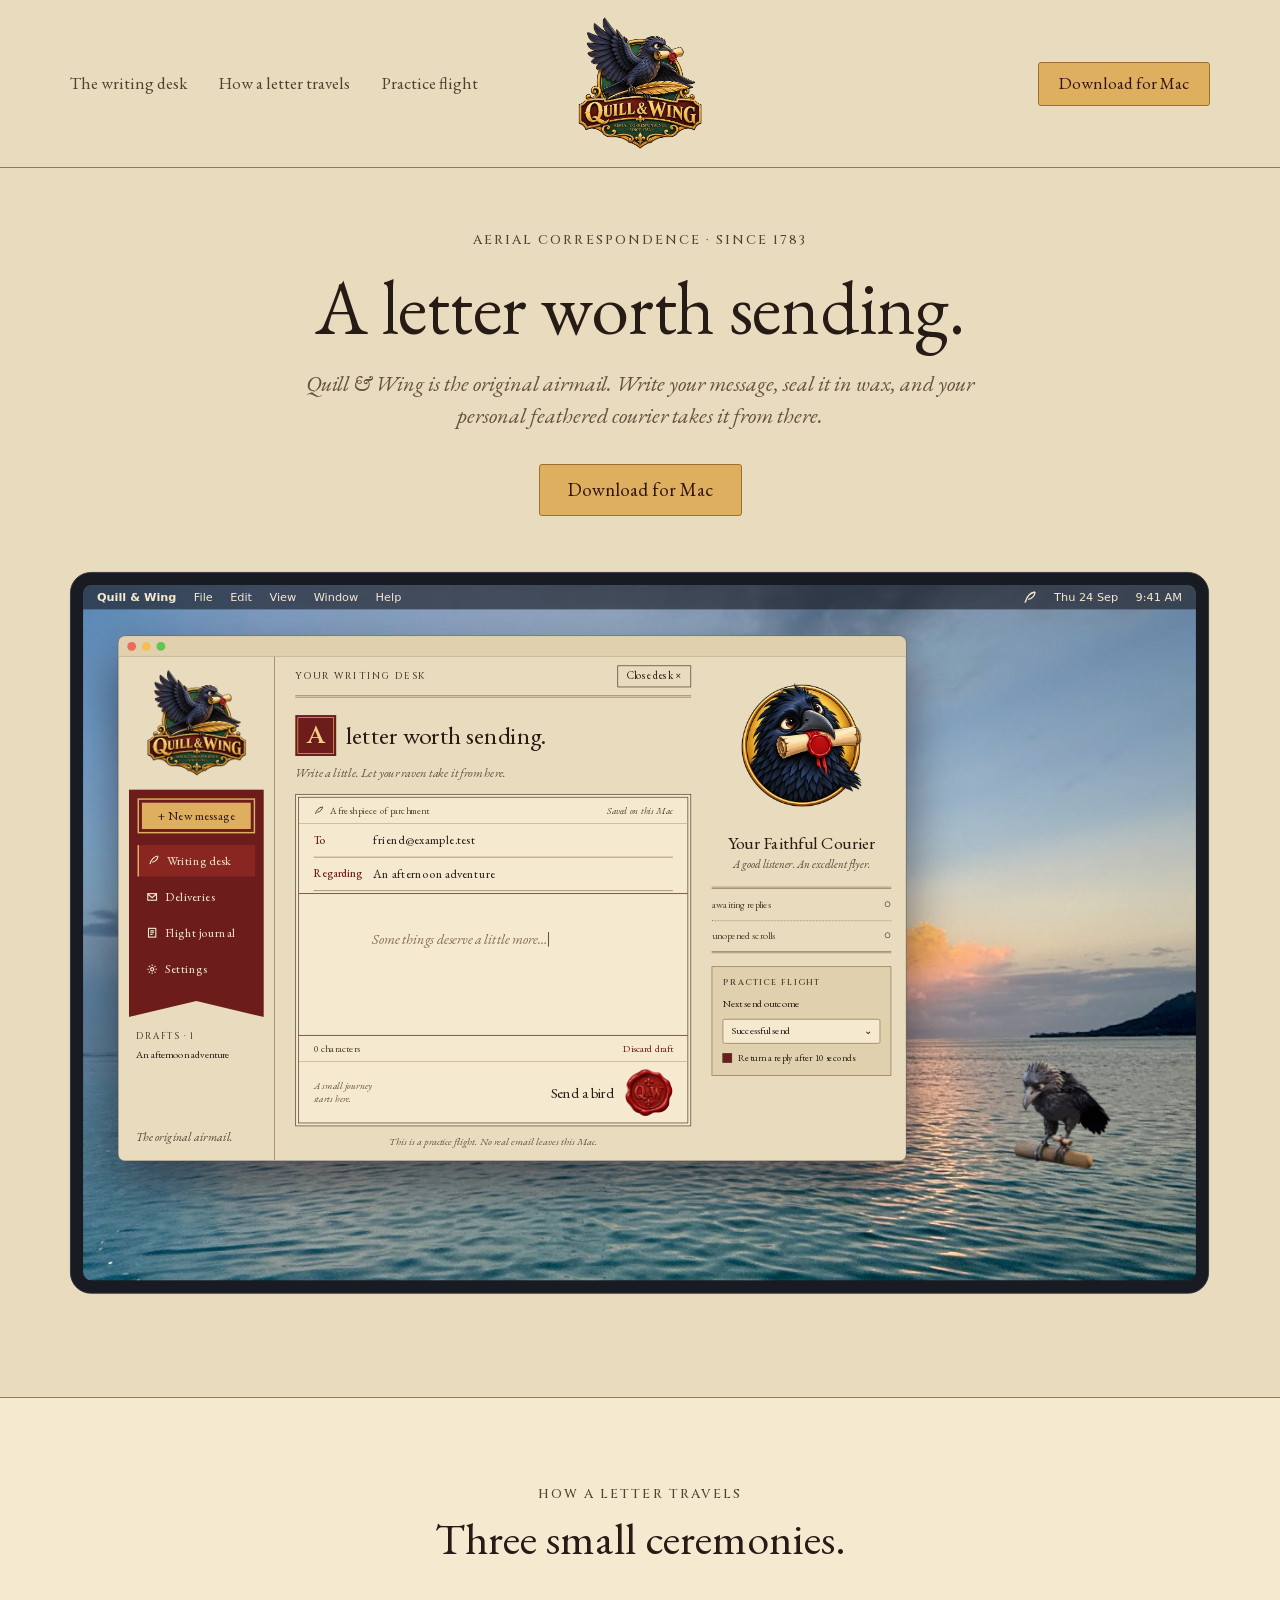
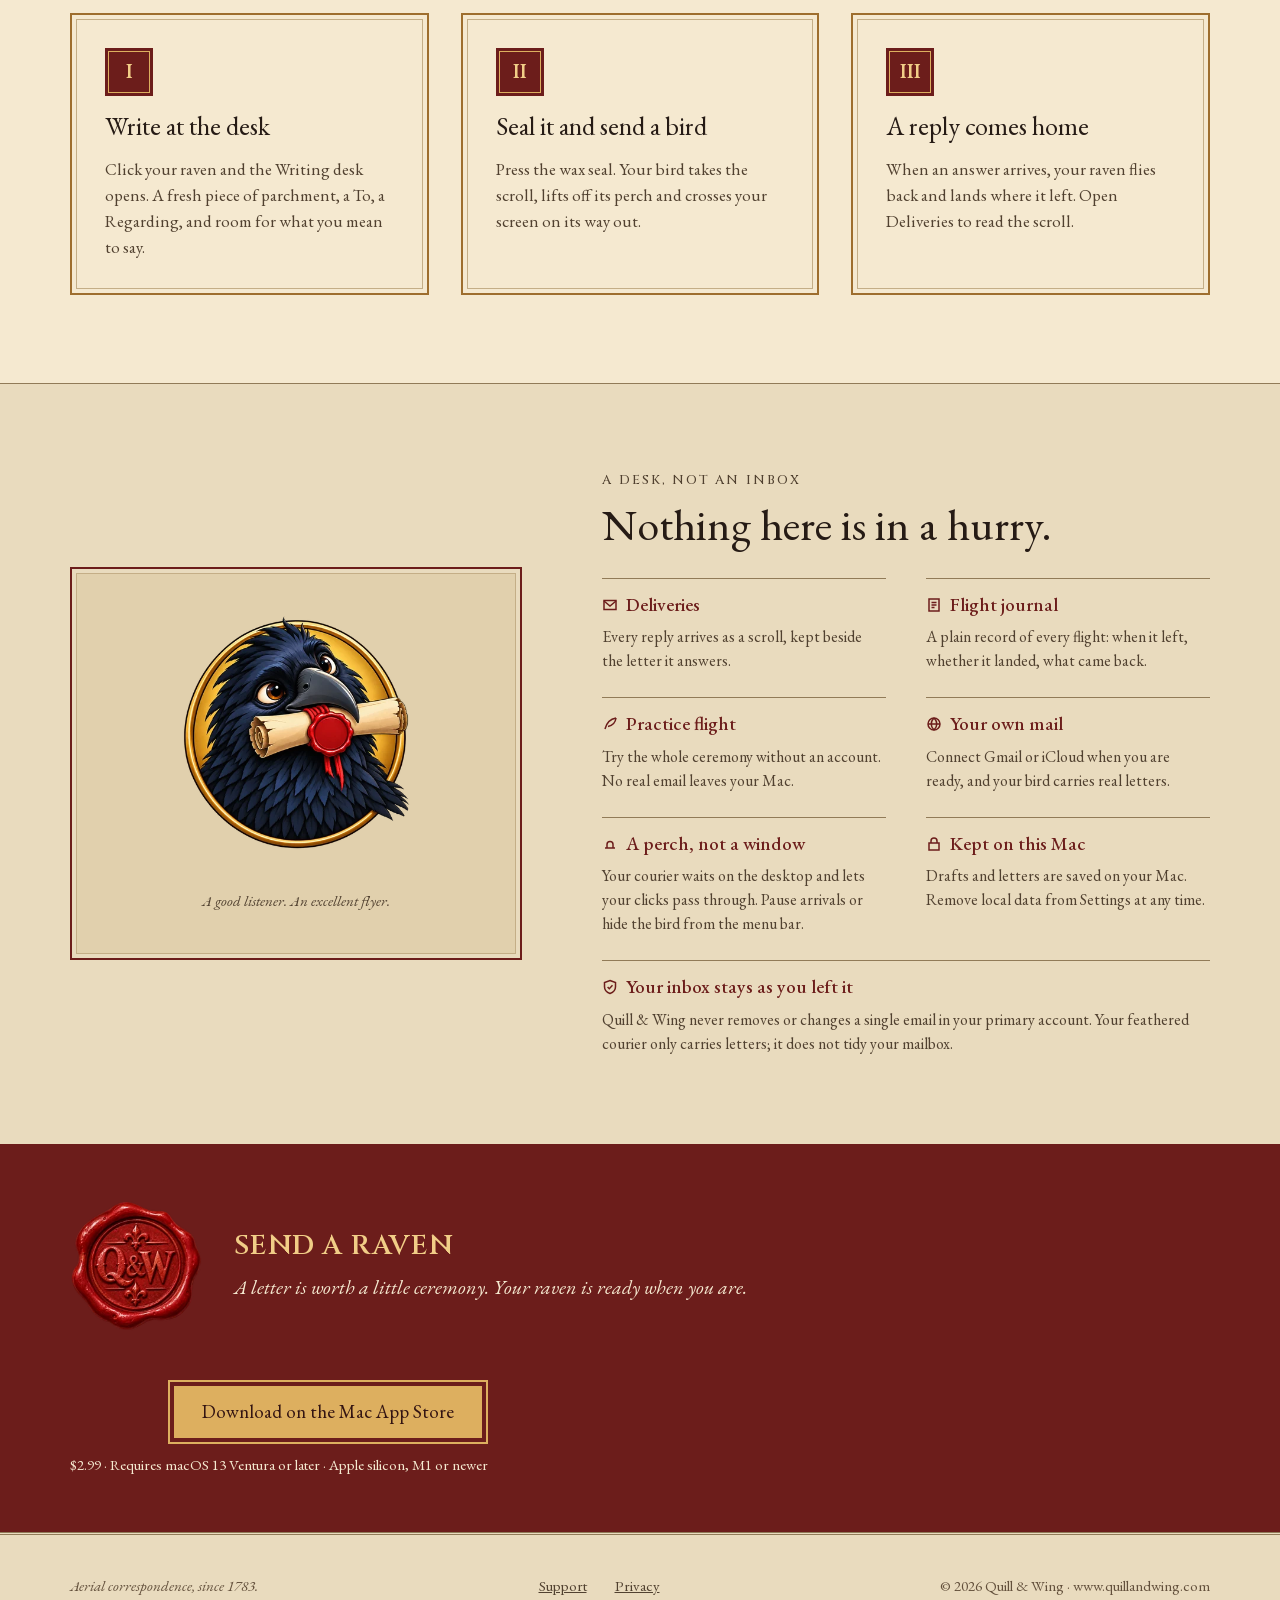
==== index.html @ 17638b89 "desk: the send button reads Send a bird Co-Authored-By: Claude Fable 5.1 <noreply@anthropic.com>" ====
<!DOCTYPE html>
<html lang="en">
<head>
<meta charset="utf-8">
<meta name="viewport" content="width=device-width, initial-scale=1">
<title>Quill &amp; Wing — A raven that carries your mail</title>
<meta name="description" content="Quill &amp; Wing is the original airmail. Write your message, seal it in wax, and your personal feathered courier takes it from there.">
<meta name="theme-color" content="#e9dbbe">
<link rel="icon" href="images/crest-64.png" type="image/png">
<link rel="apple-touch-icon" href="images/crest-180.png">
<meta property="og:title" content="Quill &amp; Wing">
<meta property="og:description" content="A raven that carries your mail. Aerial correspondence, since 1783.">
<meta property="og:image" content="https://www.quillandwing.com/images/og.jpg">
<meta property="og:type" content="website">
<meta property="og:url" content="https://www.quillandwing.com/">
<link rel="stylesheet" href="fonts/fonts.css">
<link rel="stylesheet" href="styles.css">
</head>
<body>

<svg width="0" height="0" style="position:absolute" aria-hidden="true">
  <symbol id="i-feather" viewBox="0 0 16 16"><path d="M14 2C8 3 4.5 7 3 13"/><path d="M14 2c-.5 4-3 7.5-8 8.5"/><path d="M2 14l1.5-1.5"/></symbol>
  <symbol id="i-quill" viewBox="0 0 16 16"><path d="M14 2C8 3 4.5 7 3 13"/><path d="M14 2c-.5 4-3 7.5-8 8.5"/></symbol>
  <symbol id="i-mail" viewBox="0 0 16 16"><rect x="2" y="3.5" width="12" height="9"/><path d="M2 4l6 5 6-5"/></symbol>
  <symbol id="i-journal" viewBox="0 0 16 16"><rect x="3" y="2" width="10" height="12"/><path d="M5.5 5.5h5M5.5 8h5M5.5 10.5h3"/></symbol>
  <symbol id="i-gear" viewBox="0 0 16 16"><circle cx="8" cy="8" r="2.2"/><path d="M8 1.5v2M8 12.5v2M1.5 8h2M12.5 8h2M3.4 3.4l1.4 1.4M11.2 11.2l1.4 1.4M3.4 12.6l1.4-1.4M11.2 4.8l1.4-1.4"/></symbol>
  <symbol id="i-globe" viewBox="0 0 16 16"><path d="M2 8h12M8 2c2 2 2.8 4 2.8 6S10 12 8 14M8 2C6 4 5.2 6 5.2 8S6 12 8 14"/><circle cx="8" cy="8" r="6"/></symbol>
  <symbol id="i-perch" viewBox="0 0 16 16"><path d="M3 12h10M5 12V8.5a3 3 0 0 1 6 0V12"/></symbol>
  <symbol id="i-lock" viewBox="0 0 16 16"><rect x="3" y="7" width="10" height="7"/><path d="M5 7V5a3 3 0 0 1 6 0v2"/></symbol>
  <symbol id="i-shield" viewBox="0 0 16 16"><path d="M8 1.5l5.5 2v4.2c0 3.2-2.3 5.6-5.5 6.8-3.2-1.2-5.5-3.6-5.5-6.8V3.5z"/><path d="M5.6 8l1.7 1.7 3.2-3.4"/></symbol>
</svg>

<header class="masthead">
  <nav aria-label="Main">
    <a href="#desk">The writing desk</a>
    <a href="#travels">How a letter travels</a>
    <a href="#practice">Practice flight</a>
  </nav>
  <div class="crest">
    <a href="#top" aria-label="Quill &amp; Wing home"><img src="images/crest.webp" width="480" height="499" alt="Quill &amp; Wing — Aerial correspondence, since 1783"></a>
  </div>
  <div class="cta">
    <a href="#download" data-coming-soon class="btn btn-gold btn-sm">Download for Mac</a>
  </div>
</header>

<main>

<section id="top" class="hero">
  <div class="eyebrow">Aerial correspondence · Since 1783</div>
  <h1>A letter worth sending.</h1>
  <p class="lede">Quill &amp; Wing is the original airmail. Write your message, seal it in wax, and your personal feathered courier takes it from there.</p>
  <div class="actions">
    <a href="#download" data-coming-soon class="btn btn-gold btn-lg">Download for Mac</a>
  </div>
</section>

<!-- A simulated Mac desktop: the writing desk window, with the raven perched at the bottom right. -->
<section id="desk" class="desk">
  <div class="desk-scaler" id="desk-scaler">
    <div class="desk-frame">
      <div class="desktop">
        <img class="wallpaper" src="images/wallpaper.jpg" width="2560" height="1600" alt="" loading="lazy" decoding="async">

        <div class="menubar" aria-hidden="true">
          <span class="app">Quill &amp; Wing</span>
          <span>File</span><span>Edit</span><span>View</span><span>Window</span><span>Help</span>
          <span class="grow"></span>
          <svg class="icon" width="16" height="16"><use href="#i-feather"/></svg>
          <span>Thu 24 Sep</span><span>9:41 AM</span>
        </div>

        <div class="win" role="group" aria-label="The writing desk, a practice flight">
          <div class="titlebar"><span class="dot red"></span><span class="dot yellow"></span><span class="dot green"></span></div>
          <div class="win-body">

            <aside class="sidebar">
              <div class="sidebar-crest"><img src="images/crest.webp" width="480" height="499" alt="Quill &amp; Wing"></div>
              <div class="banner">
                <div class="new-message"><span>+ New message</span></div>
                <div class="nav-item is-active"><svg class="icon" width="16" height="16" aria-hidden="true"><use href="#i-quill"/></svg>Writing desk</div>
                <div class="nav-item"><svg class="icon" width="16" height="16" aria-hidden="true"><use href="#i-mail"/></svg><span class="grow">Deliveries</span><span class="badge" id="qw-badge" hidden>1</span></div>
                <div class="nav-item"><svg class="icon" width="16" height="16" aria-hidden="true"><use href="#i-journal"/></svg>Flight journal</div>
                <div class="nav-item"><svg class="icon" width="16" height="16" aria-hidden="true"><use href="#i-gear"/></svg>Settings</div>
              </div>
              <div class="drafts">
                <div class="eyebrow small">Drafts · 1</div>
                <div class="draft-title">An afternoon adventure</div>
              </div>
              <div class="grow"></div>
              <div class="motto">The original airmail.</div>
            </aside>

            <div class="pane">
              <div class="pane-head">
                <div class="eyebrow">Your writing desk</div>
                <div class="close-desk">Close desk ×</div>
              </div>
              <div class="drop-line">
                <div class="drop-cap"><span>A</span></div>
                <div class="drop-text">letter worth sending.</div>
              </div>
              <div class="pane-lede">Write a little. Let your raven take it from here.</div>

              <div class="sheet">
                <div class="sheet-inner">
                  <div class="sheet-bar">
                    <span class="with-icon"><svg class="icon" width="14" height="14" aria-hidden="true"><use href="#i-quill"/></svg>A fresh piece of parchment</span>
                    <span class="status" id="qw-status" aria-live="polite">Saved on this Mac</span>
                  </div>
                  <div class="field"><span class="label">To</span><span class="value">friend@example.test</span></div>
                  <div class="field"><span class="label">Regarding</span><span class="value">An afternoon adventure</span></div>
                  <div class="letter">
                    <span class="placeholder" id="qw-placeholder">Some things deserve a little more…</span><span id="qw-body"></span><span class="qw-caret" id="qw-caret"></span>
                  </div>
                  <div class="sheet-foot">
                    <span id="qw-count">0 characters</span>
                    <span class="discard">Discard draft</span>
                  </div>
                  <div class="send-row">
                    <span class="journey">A small journey<br>starts here.</span>
                    <button type="button" class="send-btn" data-send="seal" aria-label="Send a bird">Send a bird<img src="images/seal.webp" width="200" height="200" alt="" class="qw-seal" id="qw-seal"></button>
                  </div>
                </div>
              </div>
              <div class="practice-note">This is a practice flight. No real email leaves this Mac.</div>
            </div>

            <aside class="courier">
              <div class="courier-portrait"><img src="images/courier.webp" width="440" height="440" alt="The raven, your courier"></div>
              <div class="courier-name">Your Faithful Courier</div>
              <div class="courier-line">A good listener. An excellent flyer.</div>
              <div class="tally-top"></div>
              <div class="tally"><span>awaiting replies</span><span class="n" id="qw-awaiting">○</span></div>
              <div class="tally last"><span>unopened scrolls</span><span class="n" id="qw-unopened">○</span></div>
              <div id="practice" class="practice">
                <div class="eyebrow small strong">Practice flight</div>
                <div class="practice-label">Next send outcome</div>
                <div class="select">Successful send<span aria-hidden="true">⌄</span></div>
                <div class="check"><span class="box"></span>Return a reply after 10 seconds</div>
              </div>
            </aside>

          </div>
        </div>

        <!-- The raven flies over everything on the desktop. -->
        <canvas id="qw-canvas" width="1280" height="800" aria-hidden="true"></canvas>
      </div>
    </div>
  </div>
</section>

<section id="travels" class="travels">
  <div class="wrap">
    <div class="section-head">
      <div class="eyebrow">How a letter travels</div>
      <h2>Three small ceremonies.</h2>
    </div>
    <div class="ceremonies">
      <div class="card"><div class="card-inner">
        <div class="numeral"><span>I</span></div>
        <h3>Write at the desk</h3>
        <p>Click your raven and the Writing desk opens. A fresh piece of parchment, a To, a Regarding, and room for what you mean to say.</p>
      </div></div>
      <div class="card"><div class="card-inner">
        <div class="numeral"><span>II</span></div>
        <h3>Seal it and send a bird</h3>
        <p>Press the wax seal. Your bird takes the scroll, lifts off its perch and crosses your screen on its way out.</p>
      </div></div>
      <div class="card"><div class="card-inner">
        <div class="numeral"><span>III</span></div>
        <h3>A reply comes home</h3>
        <p>When an answer arrives, your raven flies back and lands where it left. Open Deliveries to read the scroll.</p>
      </div></div>
    </div>
  </div>
</section>

<section class="features">
  <div class="wrap features-row">
    <div class="portrait">
      <div class="portrait-inner">
        <img src="images/courier.webp" width="440" height="440" alt="The raven holding a sealed scroll" loading="lazy">
        <div class="caption">A good listener. An excellent flyer.</div>
      </div>
    </div>
    <div class="features-body">
      <div class="section-head">
        <div class="eyebrow">A desk, not an inbox</div>
        <h2>Nothing here is in a hurry.</h2>
      </div>
      <div class="feature-grid">
        <div class="feature"><h3><svg class="icon" width="16" height="16" aria-hidden="true"><use href="#i-mail"/></svg>Deliveries</h3><p>Every reply arrives as a scroll, kept beside the letter it answers.</p></div>
        <div class="feature"><h3><svg class="icon" width="16" height="16" aria-hidden="true"><use href="#i-journal"/></svg>Flight journal</h3><p>A plain record of every flight: when it left, whether it landed, what came back.</p></div>
        <div class="feature"><h3><svg class="icon" width="16" height="16" aria-hidden="true"><use href="#i-quill"/></svg>Practice flight</h3><p>Try the whole ceremony without an account. No real email leaves your Mac.</p></div>
        <div class="feature"><h3><svg class="icon" width="16" height="16" aria-hidden="true"><use href="#i-globe"/></svg>Your own mail</h3><p>Connect Gmail or iCloud when you are ready, and your bird carries real letters.</p></div>
        <div class="feature"><h3><svg class="icon" width="16" height="16" aria-hidden="true"><use href="#i-perch"/></svg>A perch, not a window</h3><p>Your courier waits on the desktop and lets your clicks pass through. Pause arrivals or hide the bird from the menu bar.</p></div>
        <div class="feature"><h3><svg class="icon" width="16" height="16" aria-hidden="true"><use href="#i-lock"/></svg>Kept on this Mac</h3><p>Drafts and letters are saved on your Mac. Remove local data from Settings at any time.</p></div>
        <div class="feature wide"><h3><svg class="icon" width="16" height="16" aria-hidden="true"><use href="#i-shield"/></svg>Your inbox stays as you left it</h3><p>Quill &amp; Wing never removes or changes a single email in your primary account. Your feathered courier only carries letters; it does not tidy your mailbox.</p></div>
      </div>
    </div>
  </div>
</section>

<section id="download" class="closing">
  <div class="wrap closing-row">
    <div class="closing-lead">
      <img src="images/seal.webp" width="200" height="200" alt="" loading="lazy">
      <div>
        <div class="closing-title">Send a raven</div>
        <p>A letter is worth a little ceremony. Your raven is ready when you are.</p>
      </div>
    </div>
    <div class="closing-cta">
      <div class="frame"><a href="#download" data-coming-soon class="btn btn-gold btn-lg">Download on the Mac App Store</a></div>
      <small>$2.99 · Requires macOS 13 Ventura or later · Apple silicon, M1 or newer</small>
    </div>
  </div>
</section>

</main>

<footer class="footer">
  <div class="wrap footer-row">
    <div class="tag">Aerial correspondence, since 1783.</div>
    <nav aria-label="Footer">
      <a href="#support" data-support>Support</a>
      <a href="privacy.html" data-privacy>Privacy</a>
    </nav>
    <div class="copy">© 2026 Quill &amp; Wing · www.quillandwing.com</div>
  </div>
</footer>

<!-- Support: a short letter to us, delivered by Formspree (same service as the BreakDown site).
     Delivers to the Quill & Wing alias via the Formspree form set in the dashboard. -->
<dialog class="support" id="support-dialog" aria-labelledby="support-title">
  <div class="support-inner">
    <button type="button" class="support-close" data-support-close aria-label="Close">×</button>
    <form id="support-form" action="https://formspree.io/f/mvkgqwnp" method="POST" novalidate>
      <div class="eyebrow">Support</div>
      <h2 id="support-title">Write to us.</h2>
      <p class="support-lede">A question, a snag, a kind word. A real person reads every letter.</p>
      <label class="support-field">
        <span>Your name</span>
        <input name="name" type="text" required autocomplete="name">
      </label>
      <label class="support-field">
        <span>Your email</span>
        <input name="email" type="email" required autocomplete="email" id="support-email">
      </label>
      <label class="support-field">
        <span>Your message</span>
        <textarea name="message" rows="5" required></textarea>
      </label>
      <input type="hidden" name="_subject" value="Quill &amp; Wing — Support">
      <input type="hidden" name="_replyto" id="support-replyto">
      <input type="text" name="_gotcha" class="support-gotcha" tabindex="-1" autocomplete="off" aria-hidden="true">
      <p class="support-error" id="support-error" hidden>The letter did not go through. Please try again in a moment, or write to QuillandWing@stolenidol.com.</p>
      <div class="support-actions">
        <button type="submit" class="btn btn-gold btn-lg" id="support-submit">Send the letter</button>
      </div>
    </form>
    <div class="support-sent" id="support-sent" hidden>
      <img src="images/seal.webp" width="200" height="200" alt="">
      <h2>Your letter is on its way.</h2>
      <p>Thank you. We will write back soon.</p>
      <button type="button" class="btn btn-ghost btn-sm" data-support-close>Close</button>
    </div>
  </div>
</dialog>

<!-- privacy:start -->
<dialog class="support policy" id="privacy-dialog" aria-labelledby="privacy-title">
  <div class="support-inner">
    <button type="button" class="support-close" data-dialog-close aria-label="Close">×</button>
    <div class="policy-body" id="privacy-title">
<h2>Privacy Policy</h2>
<p class="dateline"><strong>Quill &amp; Wing</strong><br>Effective 09/24/2026 · Last updated 09/24/2026</p>
<h3>The short version</h3>
<p>Quill &amp; Wing runs on your Mac. Your letters, your replies and your mail account credentials stay on your Mac. We do not run a server that receives your mail, we do not have accounts, the app collects no personal information, and we sell nothing to anyone. The only personal information we ever hold is what you send us if you write to support.</p>
<h3>Who we are</h3>
<p>Quill &amp; Wing is made by Ken Wallace Films Inc., 1504 Val Verde Pl. Glendale, CA 91208. Questions about this policy: QuillandWing@stolenidol.com.</p>
<h3>What the app accesses</h3>
<p>To carry your letters, Quill &amp; Wing connects directly from your Mac to the mail provider you choose.</p>
<p><strong>Gmail.</strong> You sign in with Google and grant the app permission to send mail on your behalf and to read mail so it can find replies to letters you have sent. This connection is made by the app on your device. Your Google credentials are handled by Google's own sign-in flow; the app stores only the resulting access tokens, saved on your Mac and encrypted with a key protected by the macOS Keychain.</p>
<p><strong>iCloud.</strong> You provide an app-specific password generated by Apple. It is saved on your Mac, encrypted with a key protected by the macOS Keychain, and used only to connect to Apple's mail servers from your Mac.</p>
<p>Quill &amp; Wing reads message headers and metadata to identify which messages are Quill &amp; Wing letters or replies to them. Only Quill &amp; Wing letters and replies appear in Deliveries. Reading or deleting a received letter in Quill &amp; Wing does not change its read status or delete it in your mail account.</p>
<h3>What is stored, and where</h3>
<ul><li><strong>Mail account credentials and tokens:</strong> on your Mac, encrypted with a key protected by the macOS Keychain.</li><li><strong>Your letters, drafts and delivery history:</strong> in the app's local storage on your Mac.</li><li><strong>Your settings:</strong> on your Mac.</li></ul>
<p>None of this is transmitted to us. We operate no servers that store your mail, your contacts or your credentials. Deleting the app does not necessarily remove this data; to erase it, use Remove local data in the app's Settings before you delete it. You can also revoke the app's access at any time from your <a href="https://myaccount.google.com/permissions" target="<em>blank" rel="noopener">Google Account permissions page</a> or your <a href="https://account.apple.com/" target="</em>blank" rel="noopener">Apple Account security settings</a>.</p>
<h3>Google user data</h3>
<p>Quill &amp; Wing's use and transfer of information received from Google APIs adheres to the <a href="https://developers.google.com/terms/api-services-user-data-policy" target="_blank" rel="noopener">Google API Services User Data Policy</a>, including the Limited Use requirements. Data obtained from Google is used only to provide the features you see in the app — sending your letters and delivering replies to them. It is not transferred to anyone except as necessary to provide those features, and it is never used for advertising, sold, or used to train machine learning or AI models.</p>
<h3>What we do not do</h3>
<ul><li>No user accounts, and no sign-up with us.</li><li>No analytics, telemetry, tracking pixels, advertising identifiers or third-party SDKs that profile you.</li><li>No selling, renting or sharing of personal information. We have nothing to sell.</li><li>No reading of your mail by us or by any person at Ken Wallace Films Inc. We cannot see it.</li></ul>
<h3>Purchases</h3>
<p>Quill &amp; Wing is sold through the Mac App Store. Apple handles the transaction and gives us only anonymous, aggregated sales reports. We never see your name, address or payment details. Apple's handling of that information is governed by <a href="https://www.apple.com/legal/privacy/" target="_blank" rel="noopener">Apple's Privacy Policy</a>.</p>
<h3>This website</h3>
<p>www.quillandwing.com is a static site. It sets no cookies and runs no analytics or advertising scripts. Our hosting provider keeps standard server logs, which may include your IP address, browser type and the pages requested, for security and troubleshooting. We do not use those logs to identify you.</p>
<h3>If you email us</h3>
<p>If you write to support, we keep your message and address for as long as it takes to help you and to keep a record of the conversation. We do not add you to a mailing list. Letters sent through the Support form on this site are delivered to us by Formspree, which processes your name, email address and message for that purpose under <a href="https://formspree.io/legal/privacy-policy/" target="_blank" rel="noopener">its privacy policy</a>.</p>
<h3>Crash reports</h3>
<p>If you opt in to sharing crash diagnostics with Apple, those reports go to Apple and may be shared with us in anonymized form. They contain technical information about the app, not the contents of your letters. You can turn this off in System Settings on your Mac.</p>
<h3>Children</h3>
<p>Quill &amp; Wing is not directed to children under 13, and we do not knowingly collect information from them.</p>
<h3>Your rights</h3>
<p>The app sends us nothing, so there is nothing from it for us to export or delete on request. You control everything the app touches: revoke its access at your mail provider, or use Remove local data in Settings and delete the app from your Mac. The one thing we may hold is your support correspondence; if you would like it deleted, or if you are in the EU, the UK or California and believe we hold other information about you, write to QuillandWing@stolenidol.com and we will respond.</p>
<h3>Changes</h3>
<p>If this policy changes, we will post the new version here and update the date at the top. Material changes will also be noted in the app's release notes.</p>
<h3>Contact</h3>
<p>Ken Wallace Films Inc. quillandwing@stolenidol.com</p>
    </div>
  </div>
</dialog>
<!-- privacy:end -->

<!-- Coming soon: every download button opens this until the App Store listing exists. -->
<dialog class="support coming" id="coming-dialog" aria-labelledby="coming-title">
  <div class="support-inner">
    <button type="button" class="support-close" data-dialog-close aria-label="Close">×</button>
    <img src="images/seal.webp" width="200" height="200" alt="">
    <div class="eyebrow">Mac App Store</div>
    <h2 id="coming-title">Coming soon!</h2>
    <p>Quill &amp; Wing is on its way to the Mac App Store.</p>
    <button type="button" class="btn btn-ghost btn-sm" data-dialog-close>Close</button>
  </div>
</dialog>

<script src="flight.js" defer></script>
<script src="support.js" defer></script>
</body>
</html>
---- fonts/fonts.css ----
/* Google Fonts subsets (OFL), self-hosted. Both families are variable: one file covers the weight range. */
@font-face{font-family:'Cinzel';font-style:normal;font-weight:500 600;font-display:swap;src:url("Cinzel-latin-ext.woff2") format('woff2');unicode-range:U+0100-02BA, U+02BD-02C5, U+02C7-02CC, U+02CE-02D7, U+02DD-02FF, U+0304, U+0308, U+0329, U+1D00-1DBF, U+1E00-1E9F, U+1EF2-1EFF, U+2020, U+20A0-20AB, U+20AD-20C0, U+2113, U+2C60-2C7F, U+A720-A7FF}
@font-face{font-family:'Cinzel';font-style:normal;font-weight:500 600;font-display:swap;src:url("Cinzel-latin.woff2") format('woff2');unicode-range:U+0000-00FF, U+0131, U+0152-0153, U+02BB-02BC, U+02C6, U+02DA, U+02DC, U+0304, U+0308, U+0329, U+2000-206F, U+20AC, U+2122, U+2191, U+2193, U+2212, U+2215, U+FEFF, U+FFFD}
@font-face{font-family:'EB Garamond';font-style:normal;font-weight:400 500;font-display:swap;src:url("EBGaramond-latin-ext.woff2") format('woff2');unicode-range:U+0100-02BA, U+02BD-02C5, U+02C7-02CC, U+02CE-02D7, U+02DD-02FF, U+0304, U+0308, U+0329, U+1D00-1DBF, U+1E00-1E9F, U+1EF2-1EFF, U+2020, U+20A0-20AB, U+20AD-20C0, U+2113, U+2C60-2C7F, U+A720-A7FF}
@font-face{font-family:'EB Garamond';font-style:normal;font-weight:400 500;font-display:swap;src:url("EBGaramond-latin.woff2") format('woff2');unicode-range:U+0000-00FF, U+0131, U+0152-0153, U+02BB-02BC, U+02C6, U+02DA, U+02DC, U+0304, U+0308, U+0329, U+2000-206F, U+20AC, U+2122, U+2191, U+2193, U+2212, U+2215, U+FEFF, U+FFFD}
@font-face{font-family:'EB Garamond';font-style:italic;font-weight:400;font-display:swap;src:url("EBGaramond-italic-latin-ext.woff2") format('woff2');unicode-range:U+0100-02BA, U+02BD-02C5, U+02C7-02CC, U+02CE-02D7, U+02DD-02FF, U+0304, U+0308, U+0329, U+1D00-1DBF, U+1E00-1E9F, U+1EF2-1EFF, U+2020, U+20A0-20AB, U+20AD-20C0, U+2113, U+2C60-2C7F, U+A720-A7FF}
@font-face{font-family:'EB Garamond';font-style:italic;font-weight:400;font-display:swap;src:url("EBGaramond-italic-latin.woff2") format('woff2');unicode-range:U+0000-00FF, U+0131, U+0152-0153, U+02BB-02BC, U+02C6, U+02DA, U+02DC, U+0304, U+0308, U+0329, U+2000-206F, U+20AC, U+2122, U+2191, U+2193, U+2212, U+2215, U+FEFF, U+FFFD}
---- styles.css ----
/* Quill & Wing — quillandwing.com
   Palette and type from the Claude Design landing-page mockup (Designs/, not published). */

:root{
  --ground:#e9dbbe; --paper:#f5e9d0; --panel:#e1d0ad;
  --rule:#917b58; --rule-soft:#c4ae87;
  --ink:#261b15; --ink-2:#514130; --ink-3:#63503c; --ink-muted:#7f6950;
  --wine:#6c1d1b; --wine-2:#8a2622; --wine-dark:#4e140b;
  --gold:#ddaf5f; --gold-light:#f1cd87; --gold-edge:#9e6e2e; --on-gold:#331412;
  --night:#191b23; --night-edge:#32313e;
  --serif:'EB Garamond','New York',Georgia,serif;
  --display:Cinzel,'Trajan Pro',Georgia,serif;
  --system:-apple-system,BlinkMacSystemFont,system-ui,sans-serif;
  --gutter:clamp(20px,5.5vw,80px);
}

*{box-sizing:border-box}
[hidden]{display:none!important}
html{-webkit-text-size-adjust:100%;scroll-behavior:smooth}
body{margin:0;background:var(--ground);color:var(--ink);font-family:var(--serif);font-size:17px;line-height:1.5;overflow-x:hidden}
img{max-width:100%;height:auto;display:block}
a{color:var(--wine)}
a:hover{color:var(--wine-dark)}
a:focus-visible,button:focus-visible{outline:2px solid var(--wine);outline-offset:4px}
.icon{fill:none;stroke:currentColor;stroke-width:1.5;flex-shrink:0}
.grow{flex-grow:1}
.wrap{max-width:1280px;margin:0 auto}

.eyebrow{font-family:var(--display);font-size:13px;line-height:16px;font-weight:500;letter-spacing:.16em;text-transform:uppercase;color:var(--ink-2)}
.eyebrow.small{font-size:12px}
.eyebrow.strong{font-size:11px;font-weight:600}
h2{margin:0;font-size:clamp(32px,3.5vw,44px);line-height:1.14;font-weight:400;color:var(--ink)}
.section-head{display:flex;flex-direction:column;gap:12px;align-items:center;text-align:center}

/* Buttons */
.btn{display:inline-flex;align-items:center;justify-content:center;gap:10px;border-radius:3px;font-family:inherit;line-height:1;text-decoration:none;cursor:pointer;white-space:nowrap;transition:background-color 120ms ease}
.btn-gold{background:var(--gold);color:var(--on-gold);border:1px solid var(--gold-edge)}
.btn-gold:hover{background:var(--gold-light);color:var(--on-gold)}
.btn-ghost{background:transparent;color:var(--wine);border:1px solid var(--wine)}
.btn-ghost:hover{background:var(--paper);color:var(--wine)}
.btn-sm{height:44px;padding:0 20px;font-size:17px}
.btn-lg{height:52px;padding:0 28px;font-size:19px}

/* Masthead */
.masthead{display:grid;grid-template-columns:minmax(0,1fr) auto minmax(0,1fr);align-items:center;min-height:168px;padding:16px var(--gutter);border-bottom:1px solid var(--rule)}
.masthead nav{display:flex;gap:32px;flex-wrap:wrap;align-items:center}
.masthead nav a{font-size:17px;color:var(--ink-2);text-decoration:none}
.masthead nav a:hover{color:var(--wine)}
.crest{display:flex;justify-content:center}
.crest a{display:block}
.crest img{width:128px}
.masthead .cta{display:flex;justify-content:flex-end}
@media (max-width:900px){
  .masthead{display:flex;flex-direction:column;gap:18px;min-height:0;padding:20px var(--gutter)}
  .crest{order:1}
  .masthead nav{order:2;justify-content:center;gap:18px 24px}
  .masthead .cta{order:3;justify-content:center}
}

/* Hero */
.hero{padding:64px var(--gutter) 0;display:flex;flex-direction:column;align-items:center;gap:20px;text-align:center}
.hero h1{margin:0;font-size:clamp(42px,6vw,76px);line-height:1.05;font-weight:400;letter-spacing:-.01em;color:var(--ink)}
.hero .lede{margin:0;max-width:700px;font-size:clamp(18px,2vw,22px);line-height:1.45;font-style:italic;color:var(--ink-3)}
.hero .actions{display:flex;gap:16px;align-items:center;justify-content:center;flex-wrap:wrap;margin-top:12px}

/* The simulated desktop. Everything inside is laid out at a fixed 1280×800 and the
   whole frame is scaled to fit the viewport (flight.js sets --desk-scale), so the
   raven's flight path — authored in desktop pixels — never has to change. */
.desk{padding:56px var(--gutter) 104px;display:flex;justify-content:center}
.desk-scaler{width:100%;max-width:1310px;aspect-ratio:1310/830;position:relative}
.desk-frame{position:absolute;left:0;top:0;width:1310px;height:830px;padding:14px;background:var(--night);border:1px solid var(--night-edge);border-radius:24px;transform:scale(var(--desk-scale,1));transform-origin:0 0}
.desktop{position:relative;width:1280px;height:800px;overflow:hidden;border-radius:10px;background:var(--night)}
.wallpaper{position:absolute;left:0;top:0;width:1280px;height:800px;max-width:none;object-fit:cover}
#qw-canvas{position:absolute;left:0;top:0;width:1280px;height:800px;pointer-events:none}

.menubar{position:absolute;left:0;top:0;width:1280px;height:28px;padding:0 16px;display:flex;align-items:center;gap:20px;background:rgba(25,27,35,.62);color:var(--paper);font-family:var(--system);font-size:13px}
.menubar .app{font-weight:700}
.menubar .icon{stroke:var(--paper)}

.win{position:absolute;left:40px;top:58px;width:1080px;height:720px;transform:scale(.84);transform-origin:0 0;display:flex;flex-direction:column;background:var(--ground);border:1px solid rgba(25,27,35,.5);border-radius:10px;overflow:hidden;box-shadow:0 30px 70px rgba(11,10,16,.55);font-size:17px;line-height:1.5}
.titlebar{height:28px;flex-shrink:0;display:flex;align-items:center;gap:8px;padding:0 12px;background:var(--panel);border-bottom:1px solid var(--rule-soft)}
.dot{width:12px;height:12px;border-radius:9999px}
.dot.red{background:#ec6a5e}.dot.yellow{background:#f4bf4f}.dot.green{background:#61c554}
.win-body{flex-grow:1;display:flex;min-height:0}

.sidebar{width:214px;flex-shrink:0;padding:18px 14px 20px;display:flex;flex-direction:column;gap:18px;border-right:1px solid var(--rule)}
.sidebar-crest{display:flex;justify-content:center}
.sidebar-crest img{width:140px}
.banner{background:var(--wine);padding:12px 12px 44px;display:flex;flex-direction:column;gap:6px;clip-path:polygon(0 0,100% 0,100% 100%,50% calc(100% - 22px),0 100%)}
.new-message{padding:4px;border:2px solid var(--gold);margin-bottom:10px}
.new-message span{height:36px;display:flex;align-items:center;justify-content:center;gap:8px;background:var(--gold);color:var(--on-gold)}
.nav-item{display:flex;align-items:center;gap:10px;padding:9px 12px;color:var(--paper)}
.nav-item.is-active{background:var(--wine-2);border-left:2px solid var(--gold)}
.badge{min-width:20px;height:20px;padding:0 6px;border-radius:9999px;background:var(--gold);color:var(--on-gold);font-size:13px;line-height:20px;text-align:center}
.drafts{display:flex;flex-direction:column;gap:6px;padding:0 10px}
.draft-title{font-size:14px}
.motto{padding:0 10px;font-size:16px;font-style:italic;color:var(--ink-2)}

.pane{flex-grow:1;min-width:0;padding:0 28px 16px;display:flex;flex-direction:column}
.pane-head{height:56px;flex-shrink:0;display:flex;align-items:center;justify-content:space-between;border-bottom:3px double var(--rule)}
.close-desk{height:30px;display:flex;align-items:center;padding:0 12px;border:1px solid var(--ink-2);font-size:15px}
.drop-line{display:flex;align-items:center;gap:14px;margin-top:24px}
.drop-cap{width:56px;height:56px;padding:3px;background:var(--wine);flex-shrink:0}
.drop-cap span{display:flex;width:100%;height:100%;border:1px solid var(--gold);align-items:center;justify-content:center;font-family:var(--display);font-size:34px;font-weight:600;color:var(--gold-light)}
.drop-text{font-size:34px;line-height:40px}
.pane-lede{margin-top:10px;font-size:17px;line-height:26px;font-style:italic;color:var(--ink-3)}

.sheet{margin-top:16px;flex-grow:1;min-height:0;padding:3px;border:1px solid var(--ink-2);background:var(--paper);display:flex}
.sheet-inner{flex-grow:1;border:1px solid var(--ink-2);display:flex;flex-direction:column;min-width:0}
.sheet-bar{height:36px;flex-shrink:0;padding:0 20px;display:flex;align-items:center;justify-content:space-between;border-bottom:1px solid var(--rule-soft);font-size:13px;color:var(--ink-2)}
.with-icon{display:flex;align-items:center;gap:8px}
.status{font-style:italic}
.field{margin:0 20px;height:46px;display:flex;align-items:center;gap:24px;border-bottom:1px solid var(--rule)}
.field .label{width:58px;font-size:15px;font-weight:500;color:var(--wine)}
.field .value{font-size:17px}
.letter{flex-grow:1;min-height:0;padding:20px;border-top:1px solid var(--wine);margin-top:3px;font-size:19px;line-height:28px;white-space:pre-wrap;overflow:hidden}
.placeholder{font-style:italic;color:var(--ink-muted)}
.qw-caret{display:inline-block;width:1px;height:20px;margin-left:1px;background:var(--ink);vertical-align:-4px;animation:qwblink 1s steps(1) infinite}
@keyframes qwblink{50%{opacity:0}}
.sheet-foot{height:36px;flex-shrink:0;padding:0 20px;display:flex;align-items:center;justify-content:space-between;border-top:1px solid var(--wine);font-size:14px;color:var(--ink-2)}
.discard{color:var(--wine)}
.send-row{height:84px;flex-shrink:0;padding:0 20px;display:flex;align-items:center;justify-content:space-between;border-top:1px solid var(--rule-soft)}
.journey{font-size:13px;line-height:18px;font-style:italic;color:var(--ink-3)}
.send-btn{display:flex;align-items:center;gap:14px;padding:0;background:transparent;border:0;font-family:inherit;font-size:20px;color:var(--ink);cursor:pointer}
.qw-seal{width:66px;height:66px;border-radius:9999px;transition:transform 160ms ease}
.send-btn:hover .qw-seal{transform:scale(1.04)}
.qw-seal.is-sealing,.send-btn:hover .qw-seal.is-sealing{transform:scale(.9) rotate(-8deg)}
.practice-note{margin-top:10px;text-align:center;font-size:14px;font-style:italic;color:var(--ink-3)}

.courier{width:266px;flex-shrink:0;padding:34px 20px 20px 0;display:flex;flex-direction:column}
.courier-portrait{display:flex;justify-content:center}
.courier-portrait img{width:190px;height:190px;border-radius:9999px}
.courier-name{margin-top:16px;text-align:center;font-size:24px;line-height:30px}
.courier-line{margin-top:4px;text-align:center;font-size:15px;font-style:italic;color:var(--ink-2)}
.tally-top{margin-top:18px;border-top:3px double var(--rule)}
.tally{height:44px;display:flex;align-items:center;justify-content:space-between;border-bottom:1px dotted var(--rule);font-size:14px;color:var(--ink-2)}
.tally.last{border-bottom:3px double var(--rule)}
.tally .n{font-size:17px;font-weight:500;color:var(--ink)}
.practice{margin-top:18px;padding:14px;background:var(--panel);border:1px solid var(--rule);display:flex;flex-direction:column;gap:10px}
.practice-label{font-size:14px}
.select{height:34px;padding:0 10px;display:flex;align-items:center;justify-content:space-between;background:var(--paper);border:1px solid var(--rule);border-radius:3px;font-size:14px}
.check{display:flex;align-items:center;gap:8px;font-size:13px}
.check .box{width:13px;height:13px;border:1px solid var(--ink-2);background:var(--wine)}

/* How a letter travels */
.travels{padding:88px var(--gutter);background:var(--paper);border-top:1px solid var(--rule);border-bottom:1px solid var(--rule)}
.ceremonies{display:grid;grid-template-columns:repeat(3,minmax(0,1fr));gap:32px;margin-top:48px}
.card{padding:4px;border:2px solid var(--gold-edge)}
.card-inner{height:100%;padding:28px;border:1px solid var(--rule-soft);display:flex;flex-direction:column;gap:14px}
.numeral{width:48px;height:48px;padding:3px;background:var(--wine)}
.numeral span{display:flex;width:100%;height:100%;border:1px solid var(--gold);align-items:center;justify-content:center;font-family:var(--display);font-size:20px;font-weight:600;color:var(--gold-light)}
.card h3{margin:0;font-size:26px;line-height:32px;font-weight:400}
.card p{margin:0;font-size:17px;line-height:26px;color:var(--ink-2)}
@media (max-width:860px){.ceremonies{grid-template-columns:1fr;gap:20px}}

/* Features */
.features{padding:88px var(--gutter)}
.features-row{display:flex;gap:80px;align-items:center}
.portrait{width:452px;flex-shrink:0;padding:4px;border:2px solid var(--wine)}
.portrait-inner{padding:40px;background:var(--panel);border:1px solid var(--rule-soft);display:flex;flex-direction:column;align-items:center;gap:16px}
.portrait img{width:260px;height:260px;border-radius:9999px}
.portrait .caption{font-size:15px;font-style:italic;color:var(--ink-2)}
.features-body{flex-grow:1;min-width:0;display:flex;flex-direction:column;gap:28px}
.features-body .section-head{align-items:flex-start;text-align:left}
.feature-grid{display:grid;grid-template-columns:repeat(2,minmax(0,1fr));column-gap:40px;row-gap:24px}
.feature{display:flex;flex-direction:column;gap:6px;padding-top:12px;border-top:1px solid var(--rule)}
.feature.wide{grid-column:span 2}
.feature h3{margin:0;display:flex;align-items:center;gap:8px;font-size:19px;font-weight:500;color:var(--wine)}
.feature p{margin:0;font-size:16px;line-height:24px;color:var(--ink-2)}
@media (max-width:1000px){
  .features-row{flex-direction:column;gap:48px}
  .portrait{width:100%;max-width:452px}
}
@media (max-width:600px){.feature-grid{grid-template-columns:1fr}.feature.wide{grid-column:auto}}

/* Closing */
.closing{padding:56px var(--gutter);background:var(--wine)}
.closing-row{display:flex;align-items:center;justify-content:space-between;gap:48px;flex-wrap:wrap}
.closing-lead{display:flex;align-items:center;gap:32px}
.closing-lead>img{width:132px;height:132px;border-radius:9999px;flex-shrink:0}
.closing-lead>div{display:flex;flex-direction:column;gap:10px}
.closing-title{font-family:var(--display);font-size:28px;line-height:32px;font-weight:600;letter-spacing:.02em;text-transform:uppercase;color:var(--gold-light)}
.closing p{margin:0;max-width:560px;font-size:20px;line-height:30px;font-style:italic;color:var(--paper)}
.closing-cta{display:flex;flex-direction:column;align-items:flex-end;gap:10px}
.closing-cta .frame{padding:4px;border:2px solid var(--gold)}
.closing-cta .frame .btn{border:0;border-radius:0}
.closing-cta small{font-size:15px;color:var(--paper)}
@media (max-width:900px){
  .closing-row{flex-direction:column;align-items:center;text-align:center}
  .closing-lead{flex-direction:column;gap:20px}
  .closing-lead>div{align-items:center}
  .closing-cta{align-items:center}
}
@media (max-width:480px){.btn-lg{white-space:normal;height:auto;min-height:52px;padding:12px 20px;text-align:center}}

/* Footer */
.footer{padding:40px var(--gutter);border-top:3px double var(--rule);font-size:15px}
.footer-row{display:flex;align-items:center;justify-content:space-between;gap:16px 28px;flex-wrap:wrap}
.footer .tag{font-style:italic;color:var(--ink-3)}
.footer nav{display:flex;gap:28px}
.footer nav a{color:var(--ink-2)}
.footer .copy{color:var(--ink-3)}
@media (max-width:760px){.footer-row{flex-direction:column;text-align:center}}

@media (prefers-reduced-motion:reduce){
  html{scroll-behavior:auto}
  .qw-caret{animation:none}
  .qw-seal{transition:none}
}

/* Support dialog — a letter to us */
.support{width:min(560px,calc(100% - 32px));max-height:calc(100% - 32px);margin:auto;padding:4px;border:2px solid var(--gold-edge);border-radius:0;background:var(--paper);color:var(--ink);font-family:var(--serif);box-shadow:0 30px 70px rgba(38,27,21,.35)}
.support::backdrop{background:rgba(38,27,21,.55)}
.support-inner{position:relative;padding:36px 40px 32px;border:1px solid var(--rule-soft)}
.support-close{position:absolute;top:10px;right:12px;width:36px;height:36px;padding:0;background:transparent;border:0;font-family:inherit;font-size:28px;line-height:1;color:var(--ink-2);cursor:pointer}
.support-close:hover{color:var(--wine)}
.support h2{margin:8px 0 0;font-size:36px;line-height:1.1}
.support-lede{margin:8px 0 22px;font-style:italic;color:var(--ink-3)}
.support-field{display:flex;flex-direction:column;gap:6px;margin-bottom:16px}
.support-field span{font-size:15px;font-weight:500;color:var(--wine)}
.support-field input,.support-field textarea{width:100%;padding:10px 12px;background:var(--ground);border:1px solid var(--rule);border-radius:3px;font-family:inherit;font-size:17px;color:var(--ink)}
.support-field textarea{resize:vertical;min-height:120px}
.support-field input:focus-visible,.support-field textarea:focus-visible{outline:2px solid var(--wine);outline-offset:2px}
.support-gotcha{position:absolute;left:-9999px;width:1px;height:1px;opacity:0}
.support-error{margin:0 0 14px;font-size:15px;color:var(--wine)}
.support-actions{display:flex;justify-content:flex-end;margin-top:6px}
.support-sent{display:flex;flex-direction:column;align-items:center;text-align:center;gap:10px;padding:12px 0}
.support-sent img{width:110px;height:110px;border-radius:9999px}
.support-sent h2{font-size:30px}
.support-sent p{margin:0 0 10px;font-style:italic;color:var(--ink-3)}
@media (max-width:480px){.support-inner{padding:28px 20px 24px}.support h2{font-size:30px}}

/* Privacy policy — as a dialog on the home page and as its own page (privacy.html) */
.support.policy{width:min(760px,calc(100% - 32px))}
.support.policy .support-inner{max-height:calc(100vh - 80px);overflow-y:auto;padding-right:44px}
.policy-body h2{font-size:clamp(32px,4vw,44px);line-height:1.1;margin:0 0 6px}
.policy-body .dateline{margin:0 0 28px;font-size:16px;line-height:1.5;color:var(--ink-3);padding-bottom:18px;border-bottom:3px double var(--rule)}
.policy-body h3{font-family:var(--display);font-size:13px;letter-spacing:.16em;text-transform:uppercase;font-weight:600;color:var(--ink-2);margin:32px 0 10px}
.policy-body p,.policy-body li{font-size:17px;line-height:1.55;color:var(--ink)}
.policy-body p{margin:0 0 14px}
.policy-body ul{margin:0 0 14px;padding-left:22px}
.policy-body li{margin-bottom:6px}
.policy-body a{color:var(--wine);text-decoration:underline;text-underline-offset:2px}
.policy-page .masthead nav a{font-size:17px;color:var(--ink-2);text-decoration:none}
.policy-main{max-width:760px;margin:0 auto;padding:56px var(--gutter) 88px}
@media (max-width:480px){.support.policy .support-inner{padding-right:20px}}

/* Coming soon */
.support.coming{width:min(460px,calc(100% - 32px))}
.support.coming .support-inner{display:flex;flex-direction:column;align-items:center;text-align:center;gap:10px;padding:40px 32px 32px}
.support.coming img{width:120px;height:120px;border-radius:9999px;margin-bottom:6px}
.support.coming h2{margin:0;font-family:var(--display);font-size:30px;letter-spacing:.04em;text-transform:uppercase;color:var(--wine)}
.support.coming p{margin:0 0 12px;font-style:italic;color:var(--ink-3)}
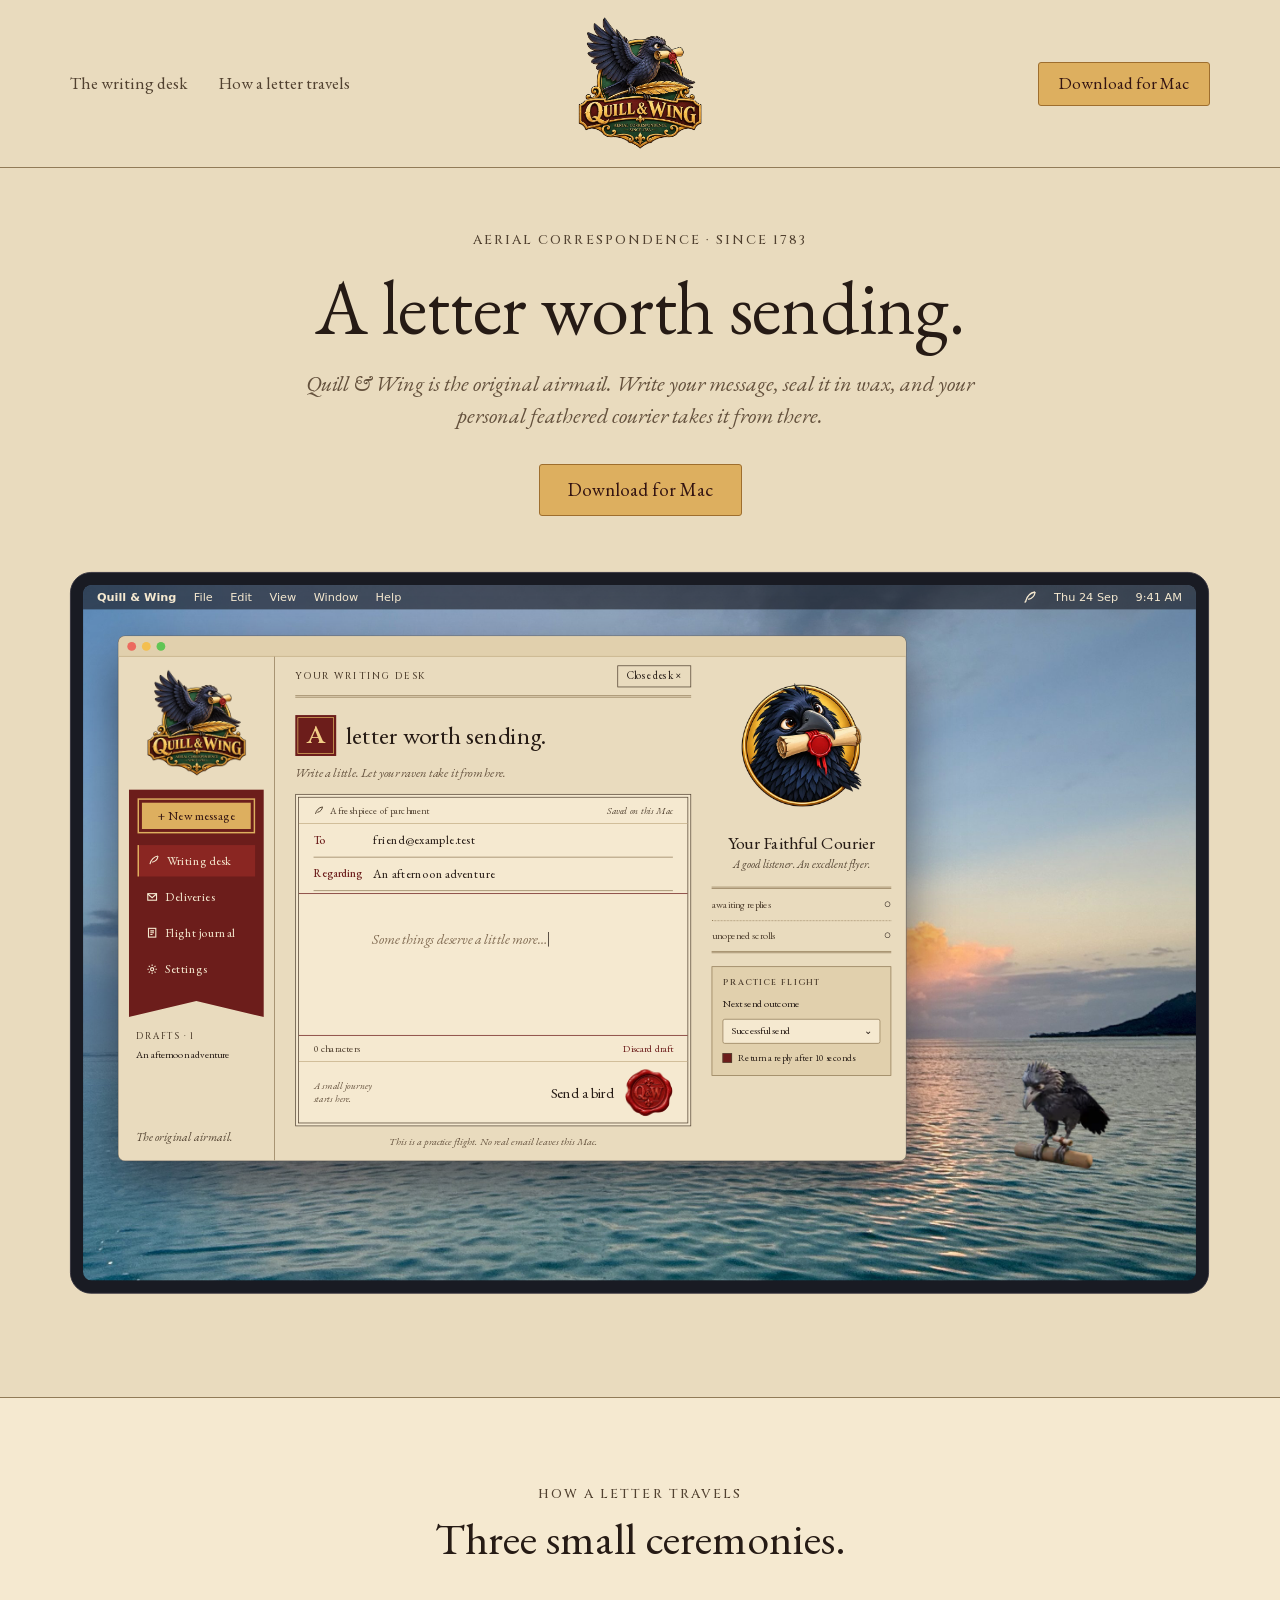
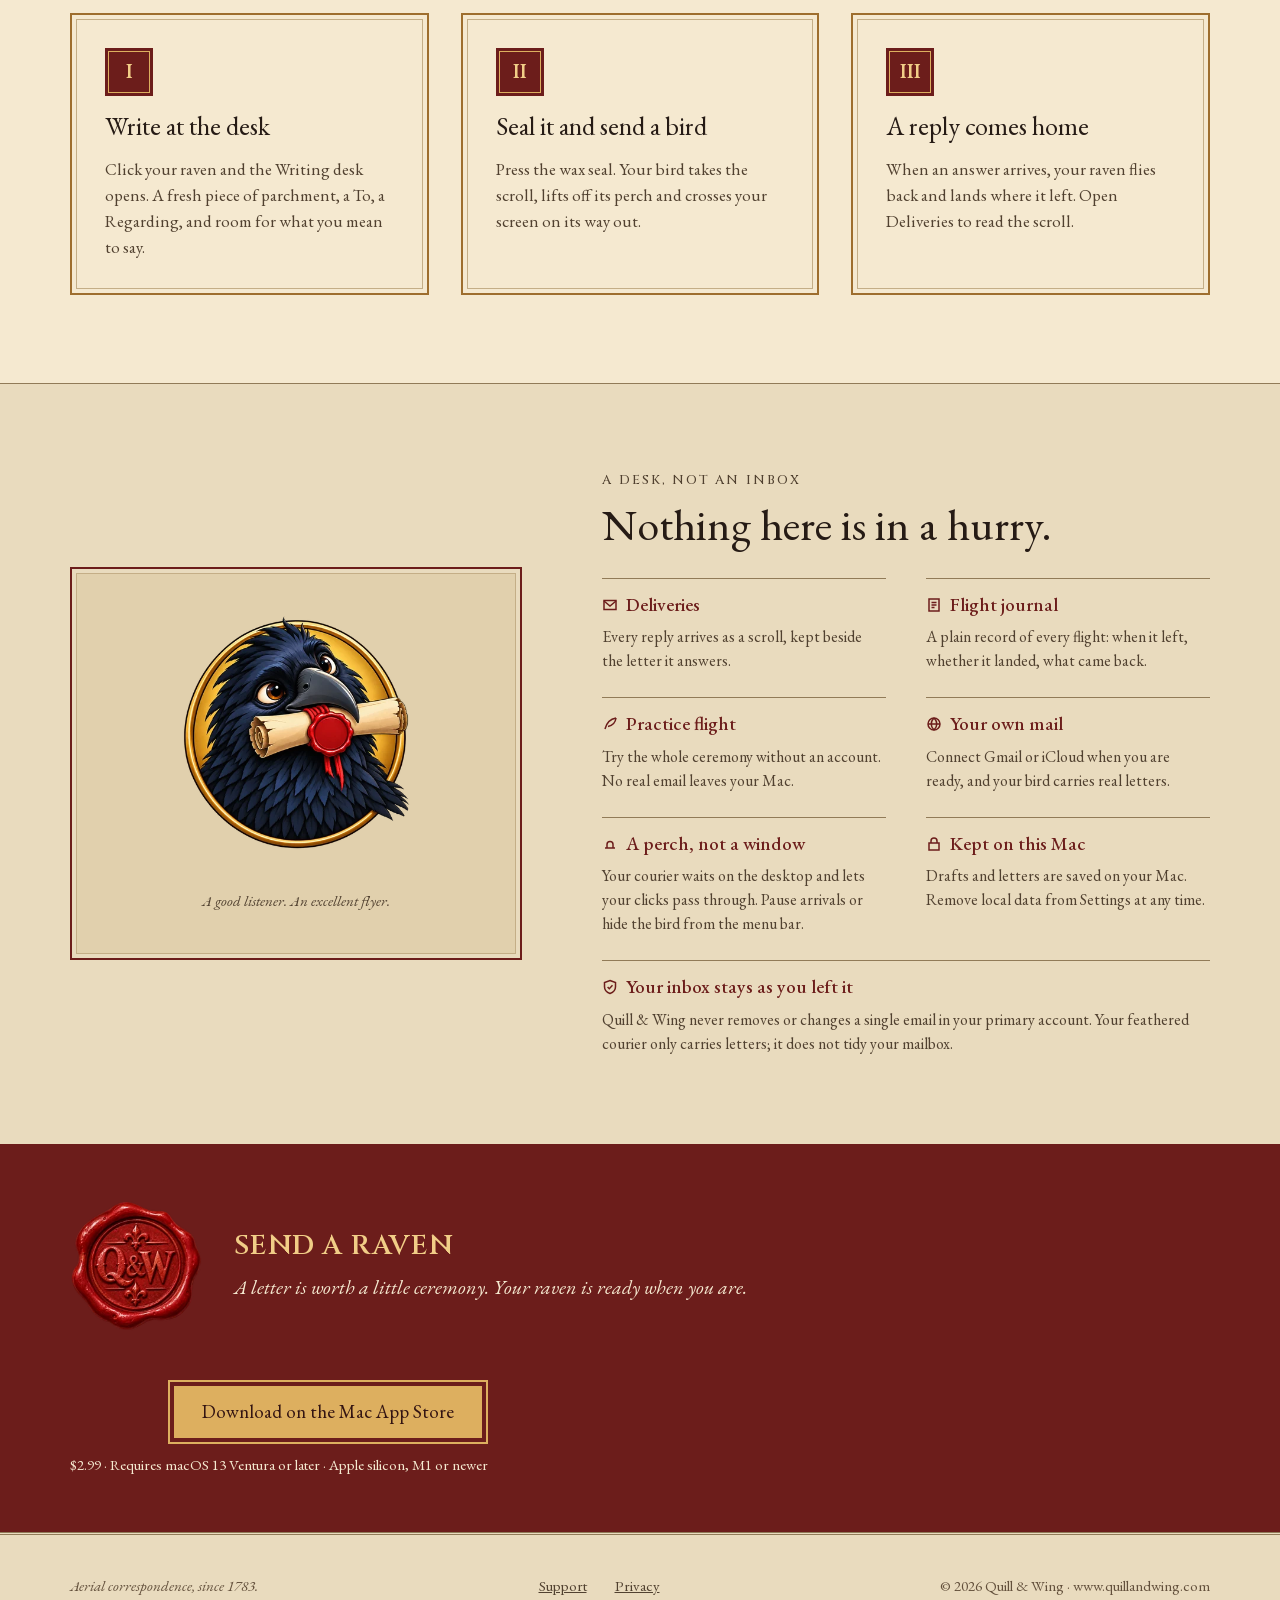
==== commit 97cba3d0: "masthead: drop the Practice flight link Co-Authored-By: Claude Fable 5.1 <noreply@anthropic.com>" ====
--- a/index.html
+++ b/index.html
@@ -34,7 +34,6 @@
   <nav aria-label="Main">
     <a href="#desk">The writing desk</a>
     <a href="#travels">How a letter travels</a>
-    <a href="#practice">Practice flight</a>
   </nav>
   <div class="crest">
     <a href="#top" aria-label="Quill &amp; Wing home"><img src="images/crest.webp" width="480" height="499" alt="Quill &amp; Wing — Aerial correspondence, since 1783"></a>
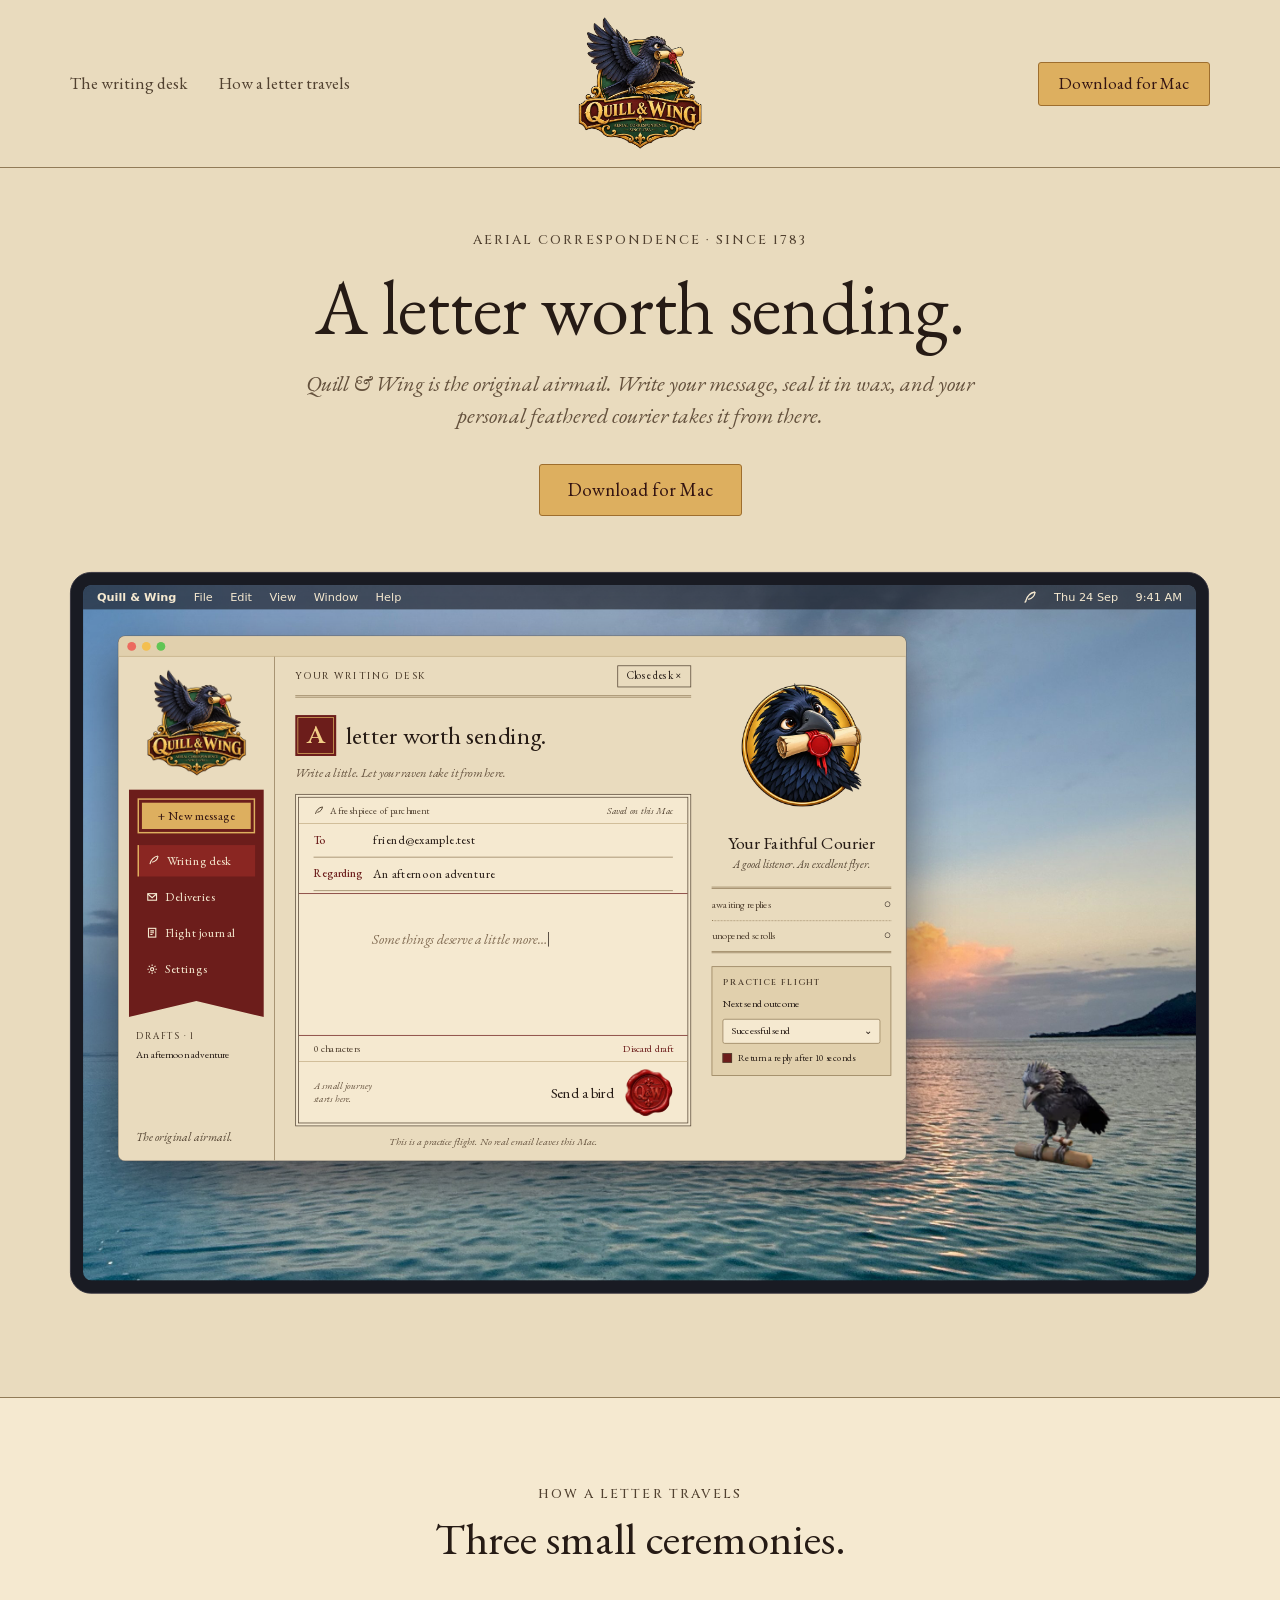
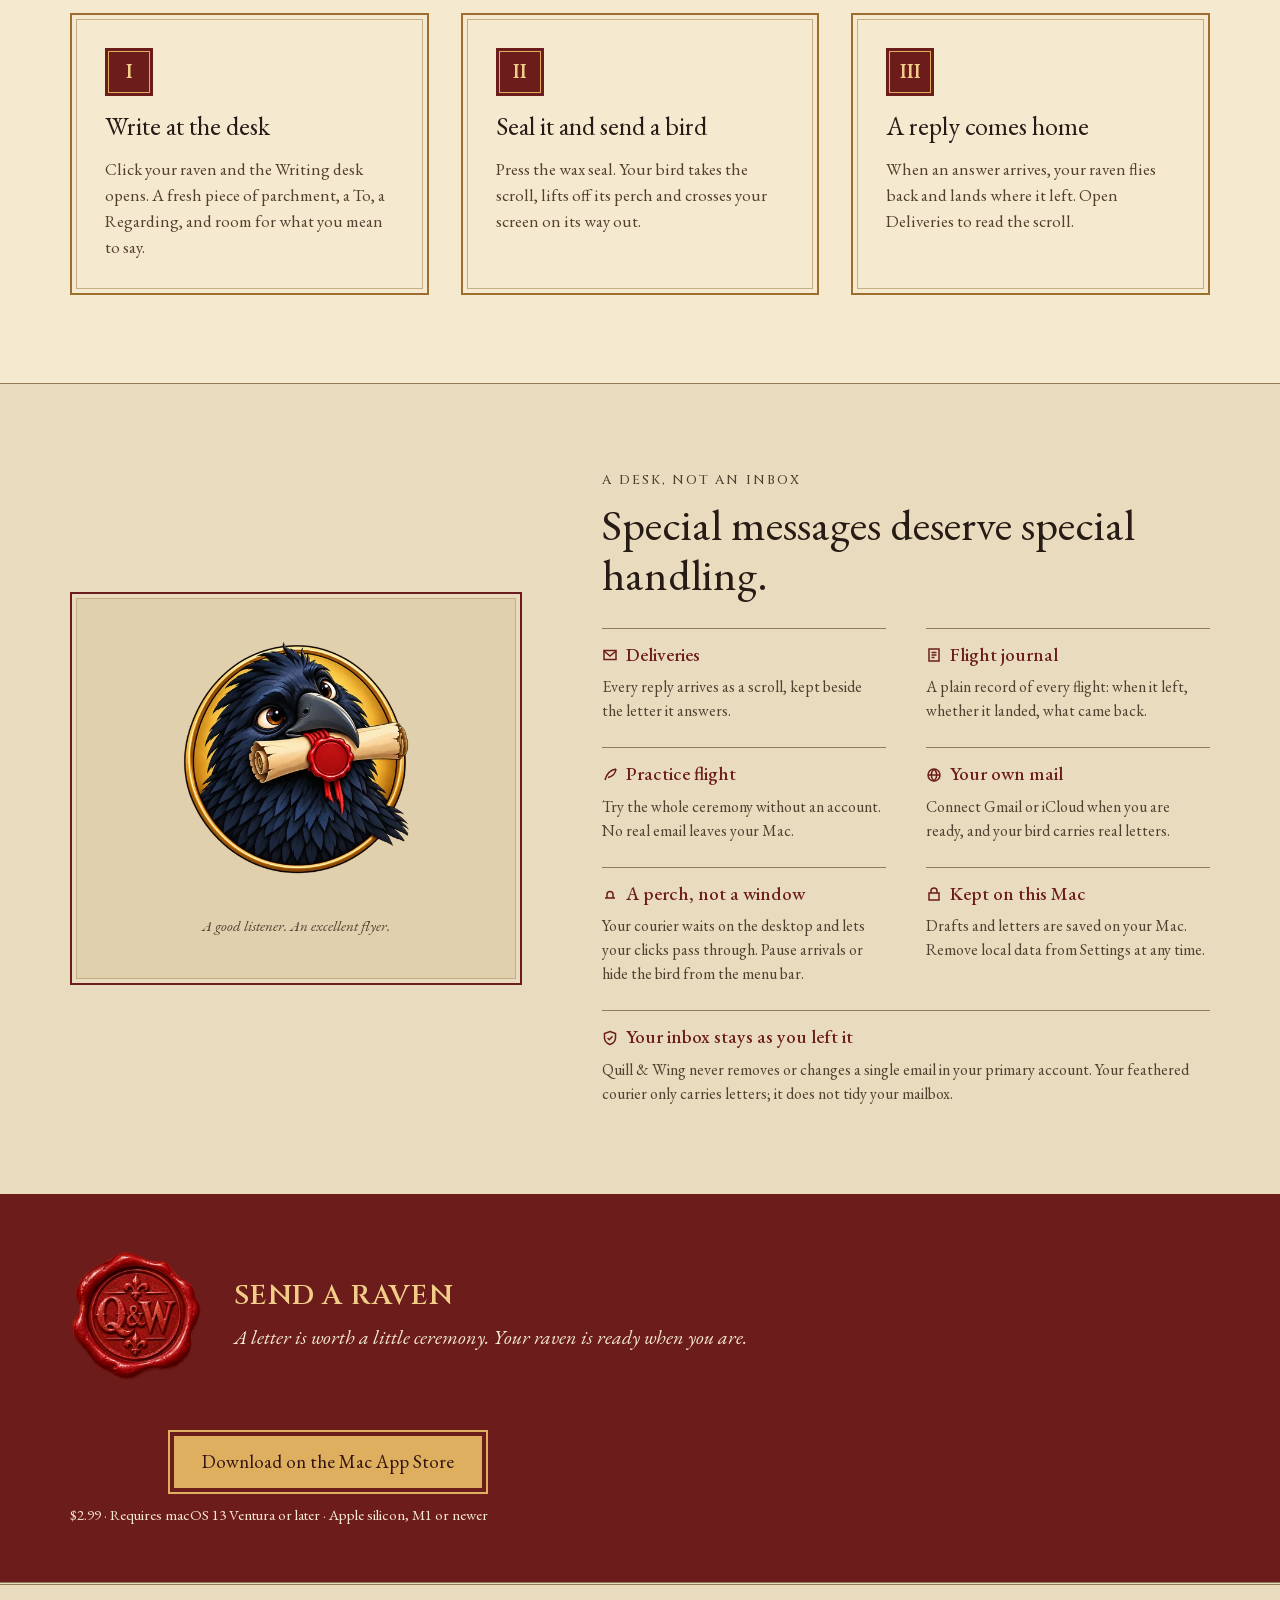
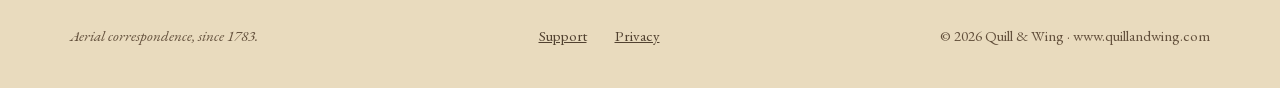
==== commit ab53d6a2: "features: headline is now Special messages deserve special handling Co-Authored-By: Claude Fable 5.1" ====
--- a/index.html
+++ b/index.html
@@ -187,7 +187,7 @@
     <div class="features-body">
       <div class="section-head">
         <div class="eyebrow">A desk, not an inbox</div>
-        <h2>Nothing here is in a hurry.</h2>
+        <h2>Special messages deserve special handling.</h2>
       </div>
       <div class="feature-grid">
         <div class="feature"><h3><svg class="icon" width="16" height="16" aria-hidden="true"><use href="#i-mail"/></svg>Deliveries</h3><p>Every reply arrives as a scroll, kept beside the letter it answers.</p></div>
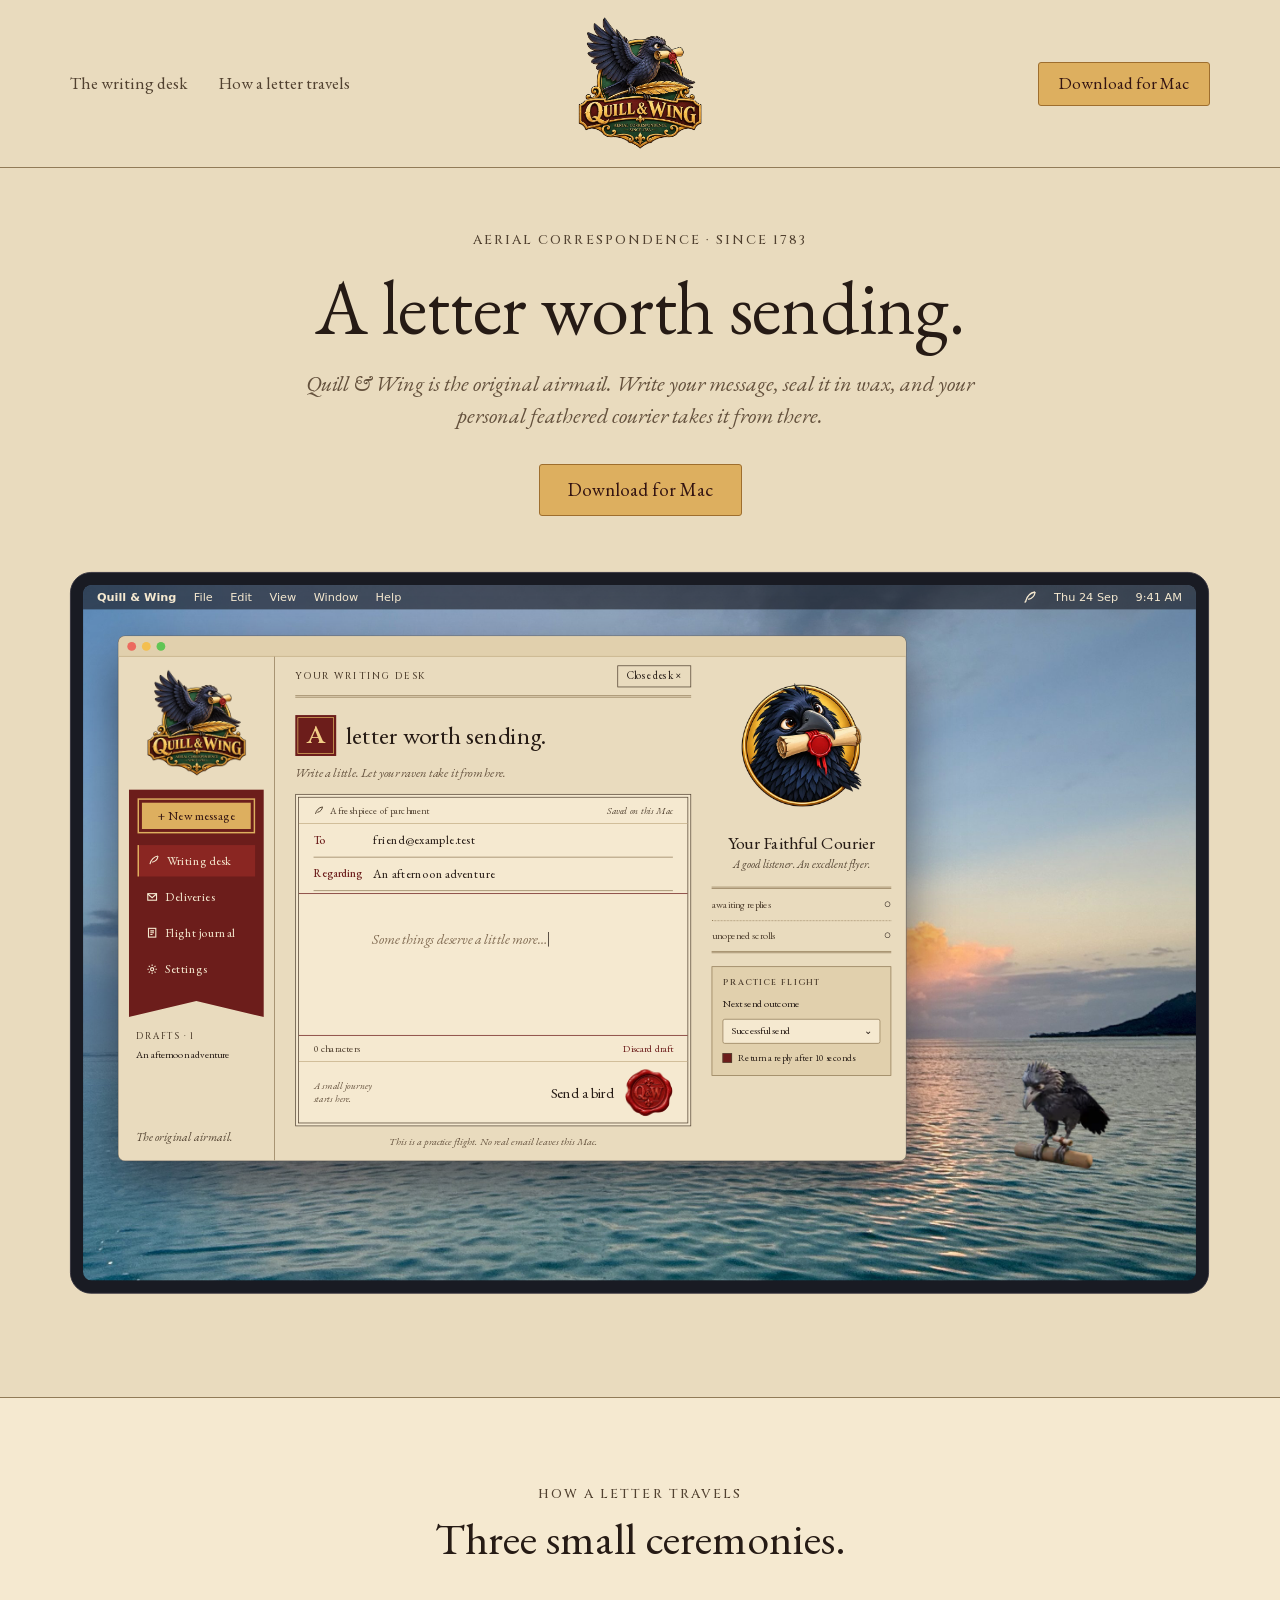
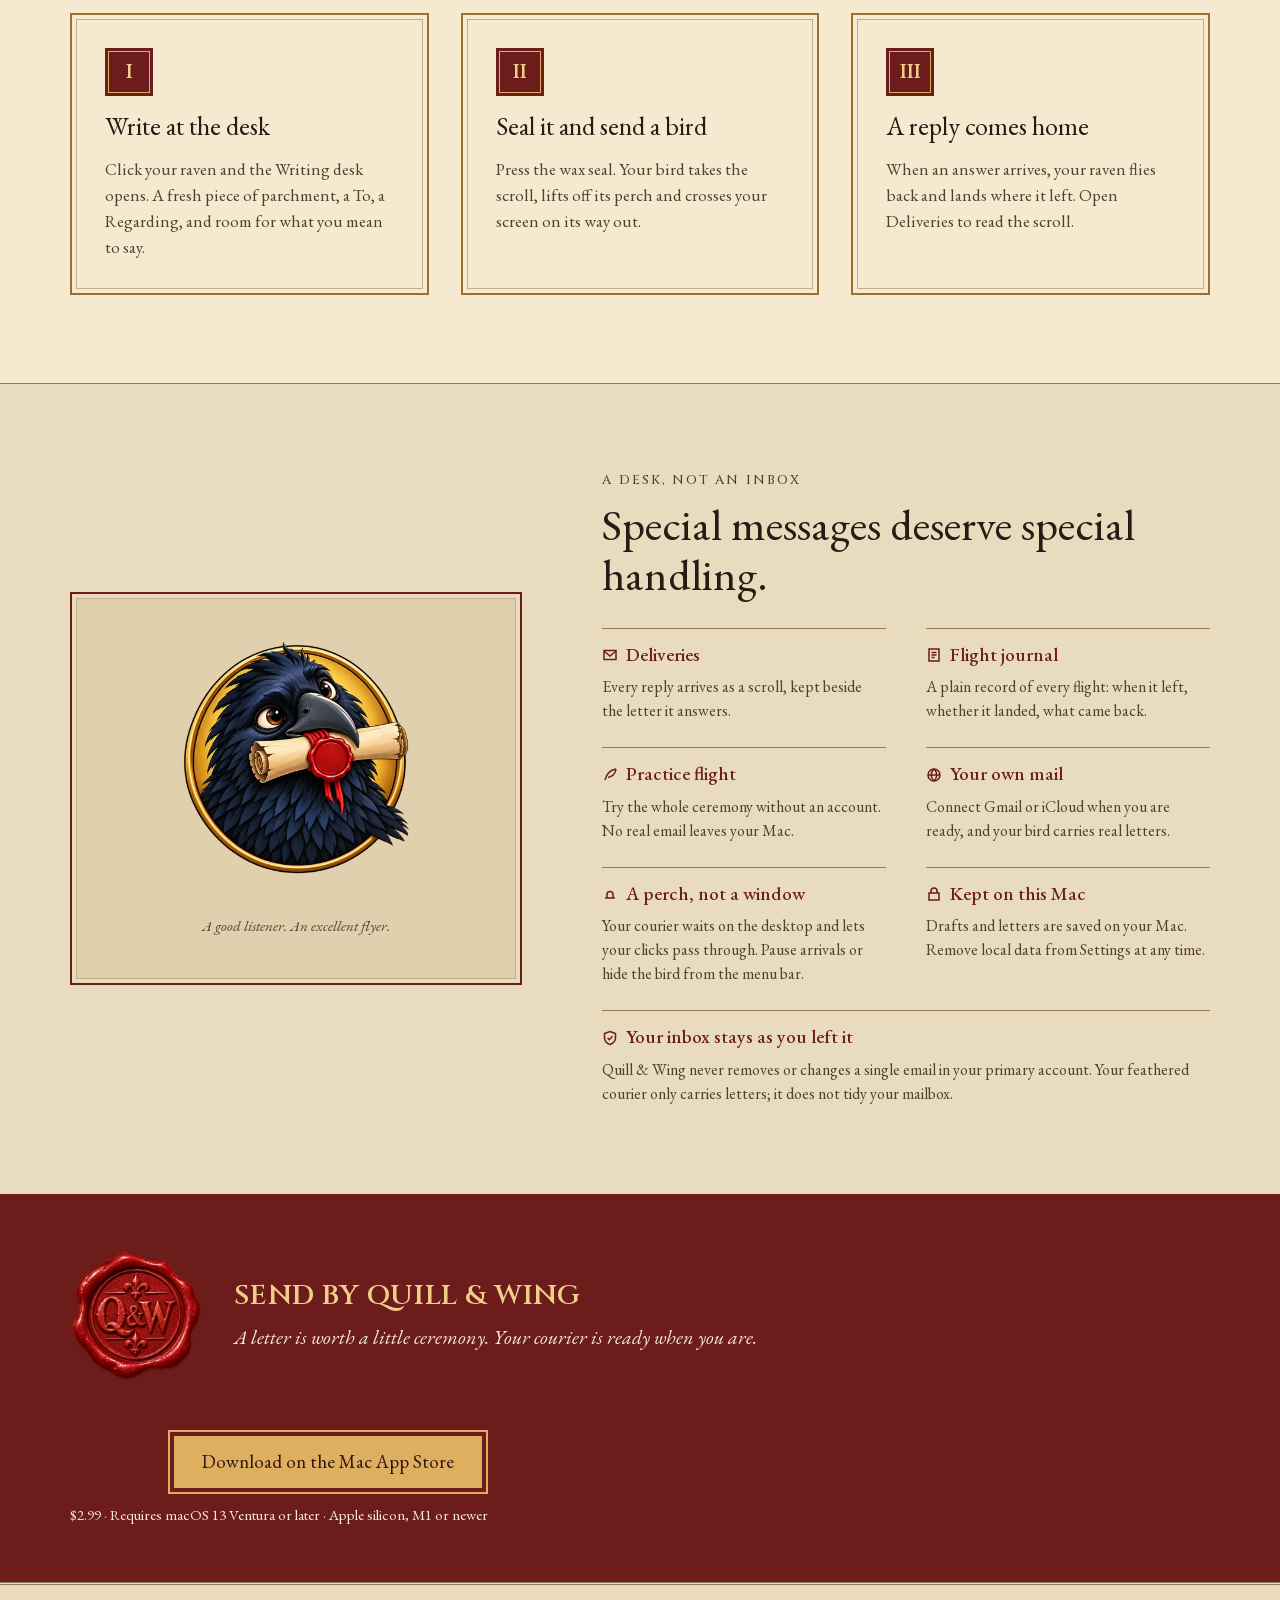
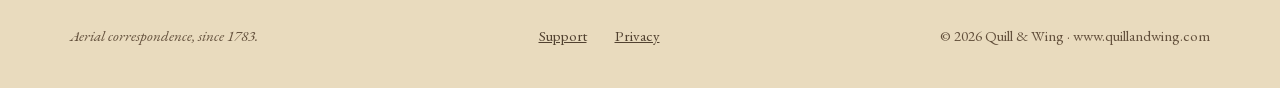
==== commit 8176c826: "closing: Send by Quill & Wing; your courier is ready Co-Authored-By: Claude Fable 5.1 <noreply@anthr" ====
--- a/index.html
+++ b/index.html
@@ -207,8 +207,8 @@
     <div class="closing-lead">
       <img src="images/seal.webp" width="200" height="200" alt="" loading="lazy">
       <div>
-        <div class="closing-title">Send a raven</div>
-        <p>A letter is worth a little ceremony. Your raven is ready when you are.</p>
+        <div class="closing-title">Send by Quill &amp; Wing</div>
+        <p>A letter is worth a little ceremony. Your courier is ready when you are.</p>
       </div>
     </div>
     <div class="closing-cta">
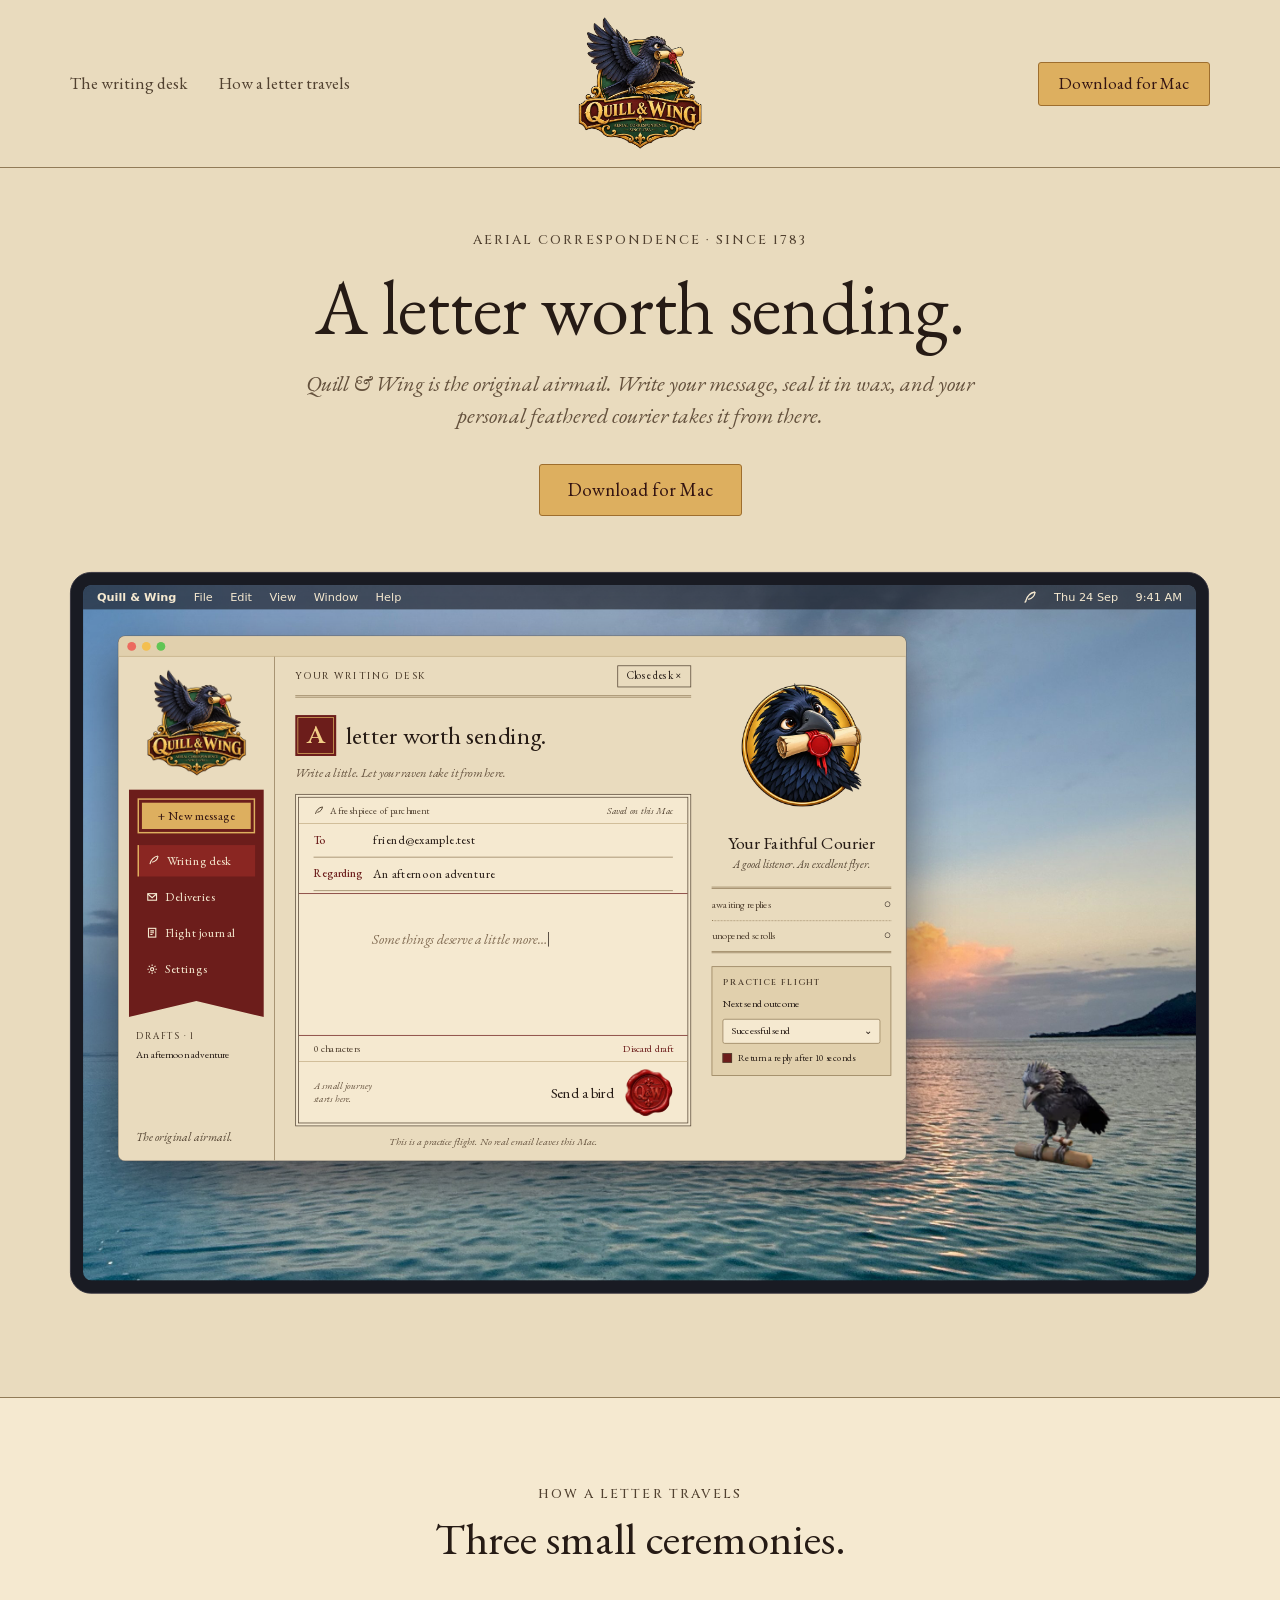
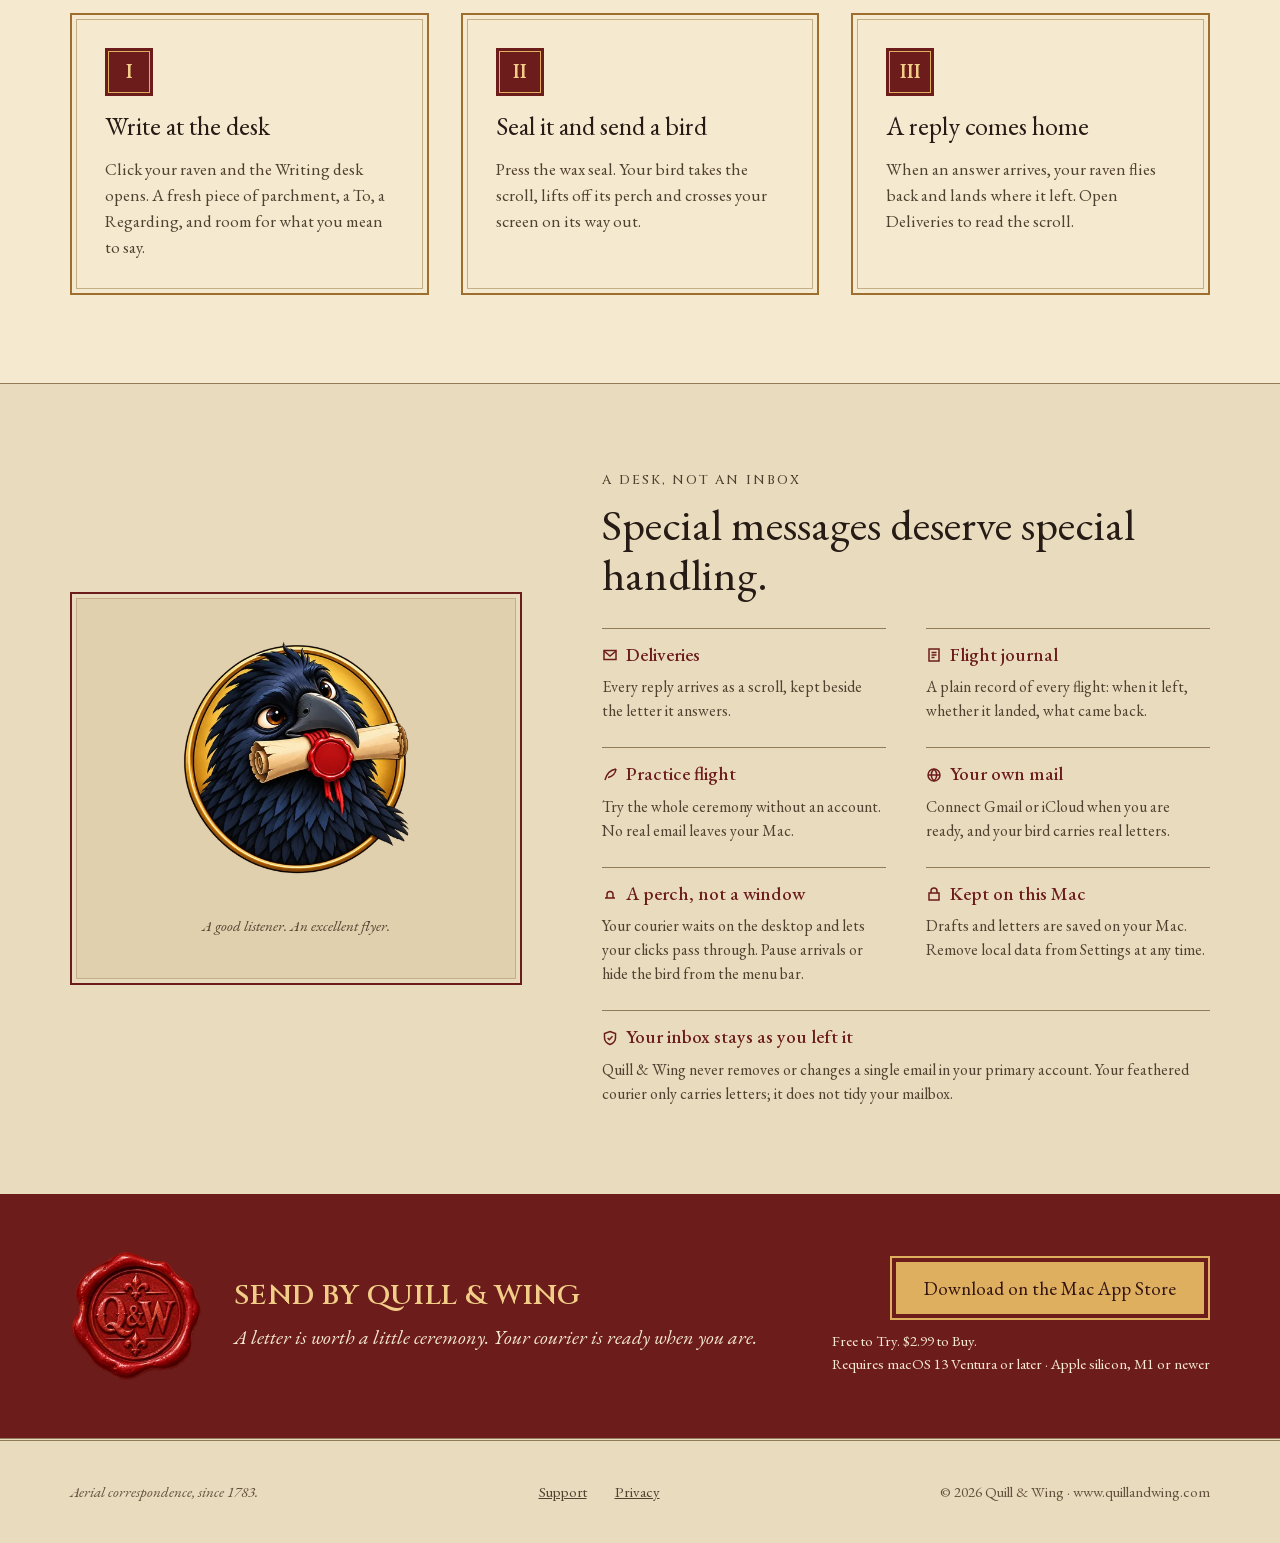
==== commit 5bf8fa5e: "closing: Free to Try. $2.99 to Buy. Co-Authored-By: Claude Fable 5.1 <noreply@anthropic.com>" ====
--- a/index.html
+++ b/index.html
@@ -213,7 +213,7 @@
     </div>
     <div class="closing-cta">
       <div class="frame"><a href="#download" data-coming-soon class="btn btn-gold btn-lg">Download on the Mac App Store</a></div>
-      <small>$2.99 · Requires macOS 13 Ventura or later · Apple silicon, M1 or newer</small>
+      <small>Free to Try. $2.99 to Buy.<br>Requires macOS 13 Ventura or later · Apple silicon, M1 or newer</small>
     </div>
   </div>
 </section>
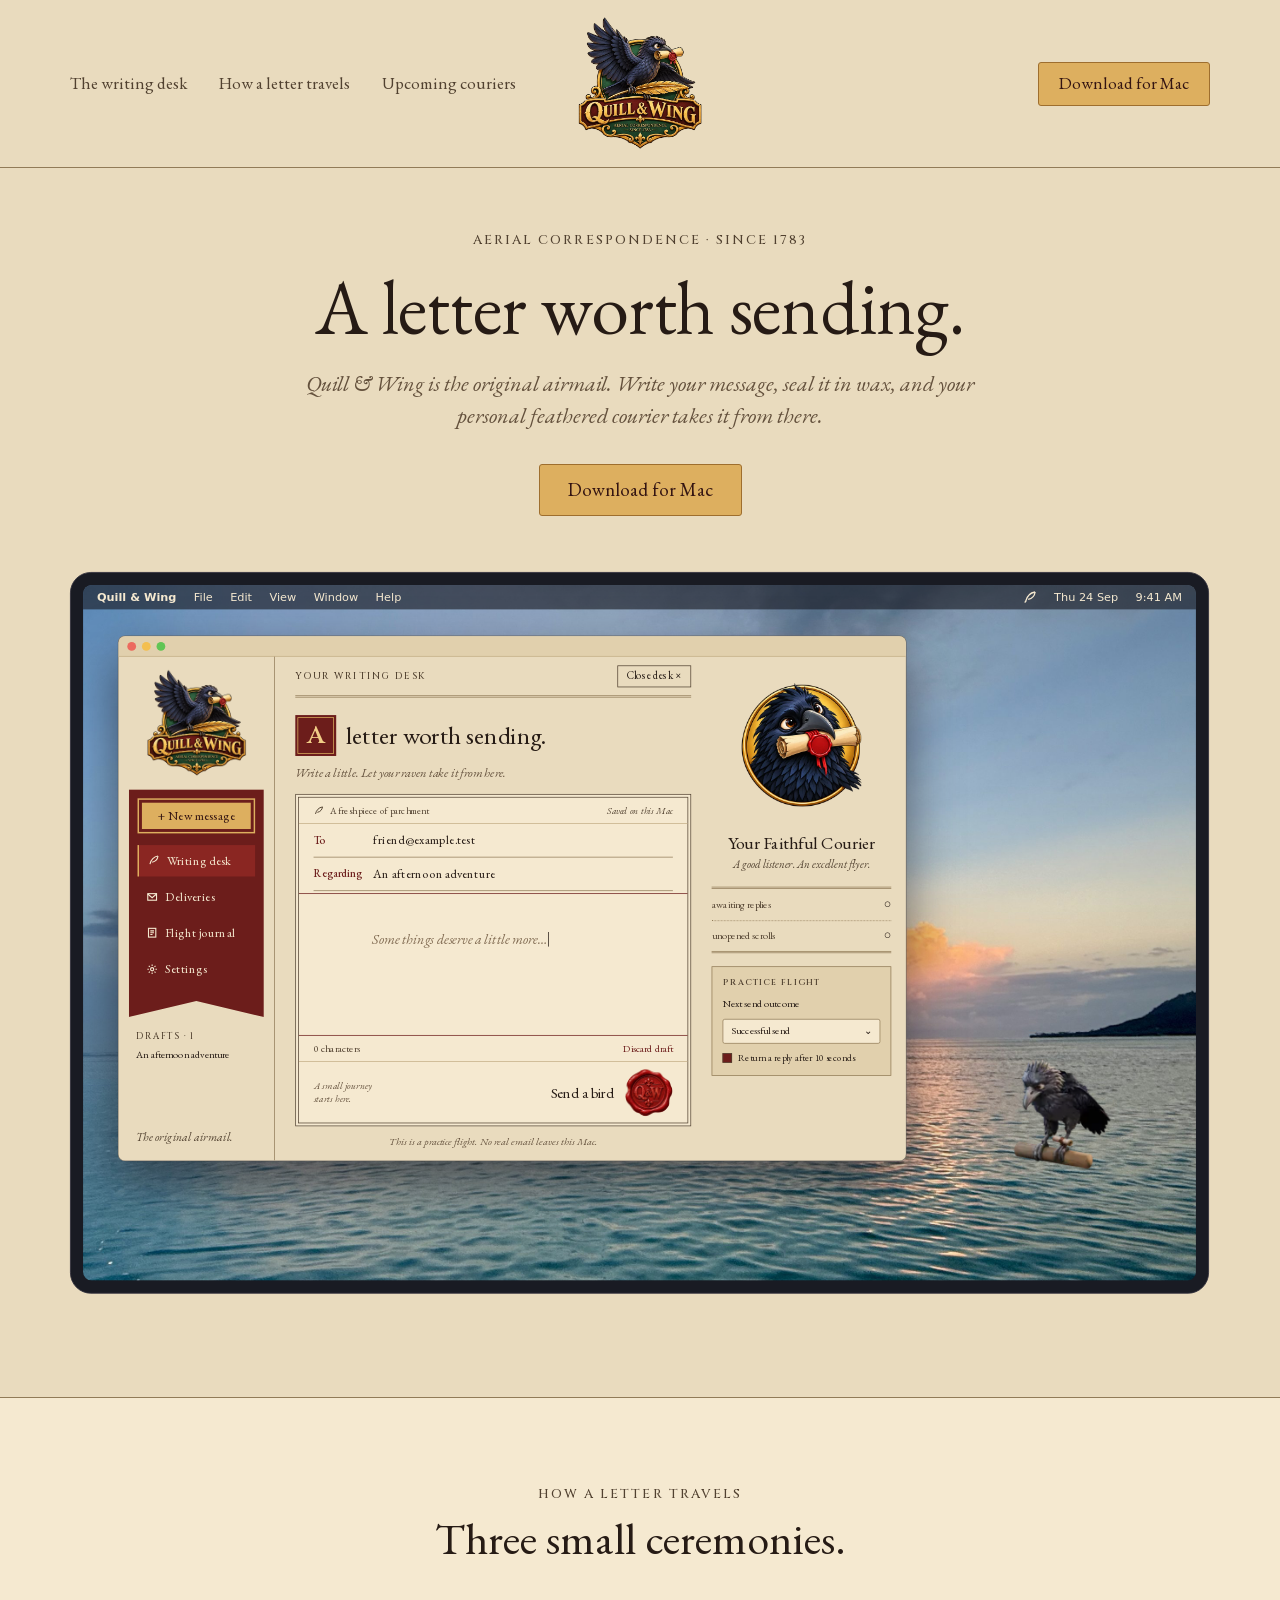
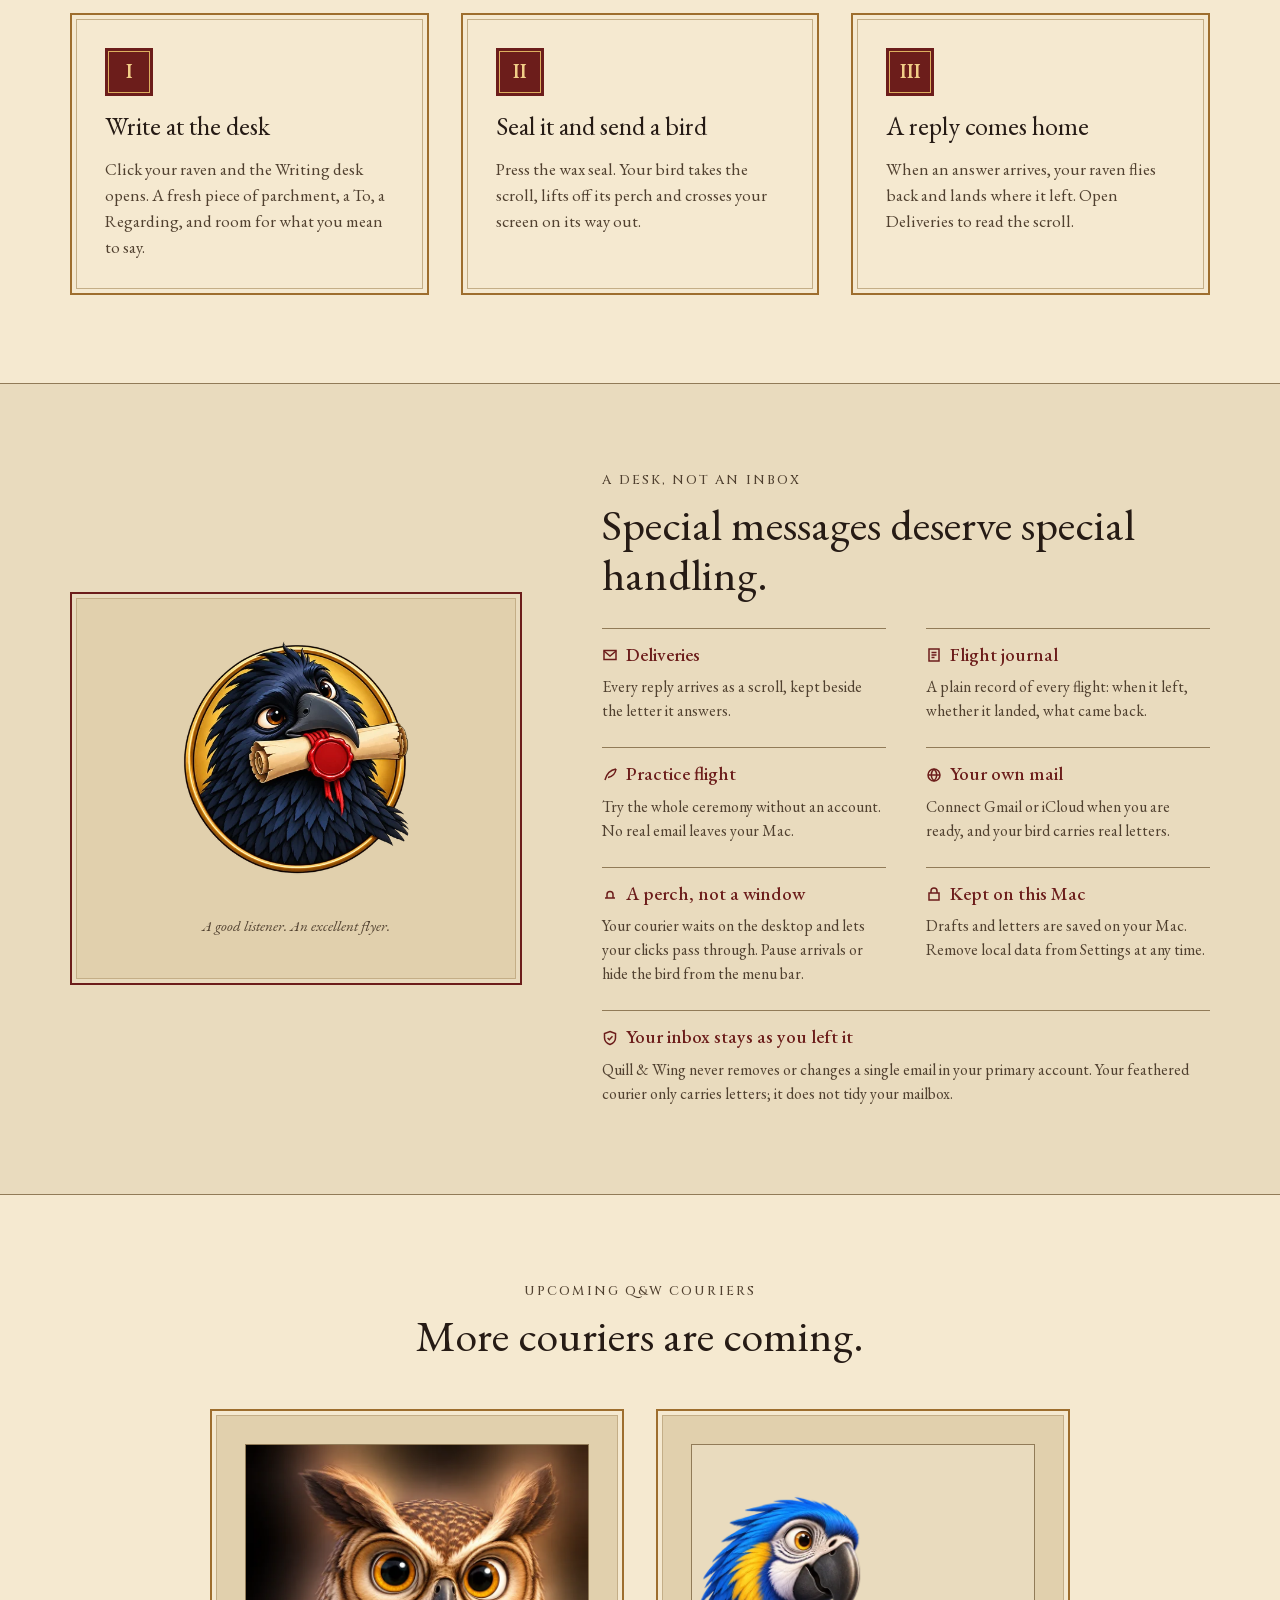
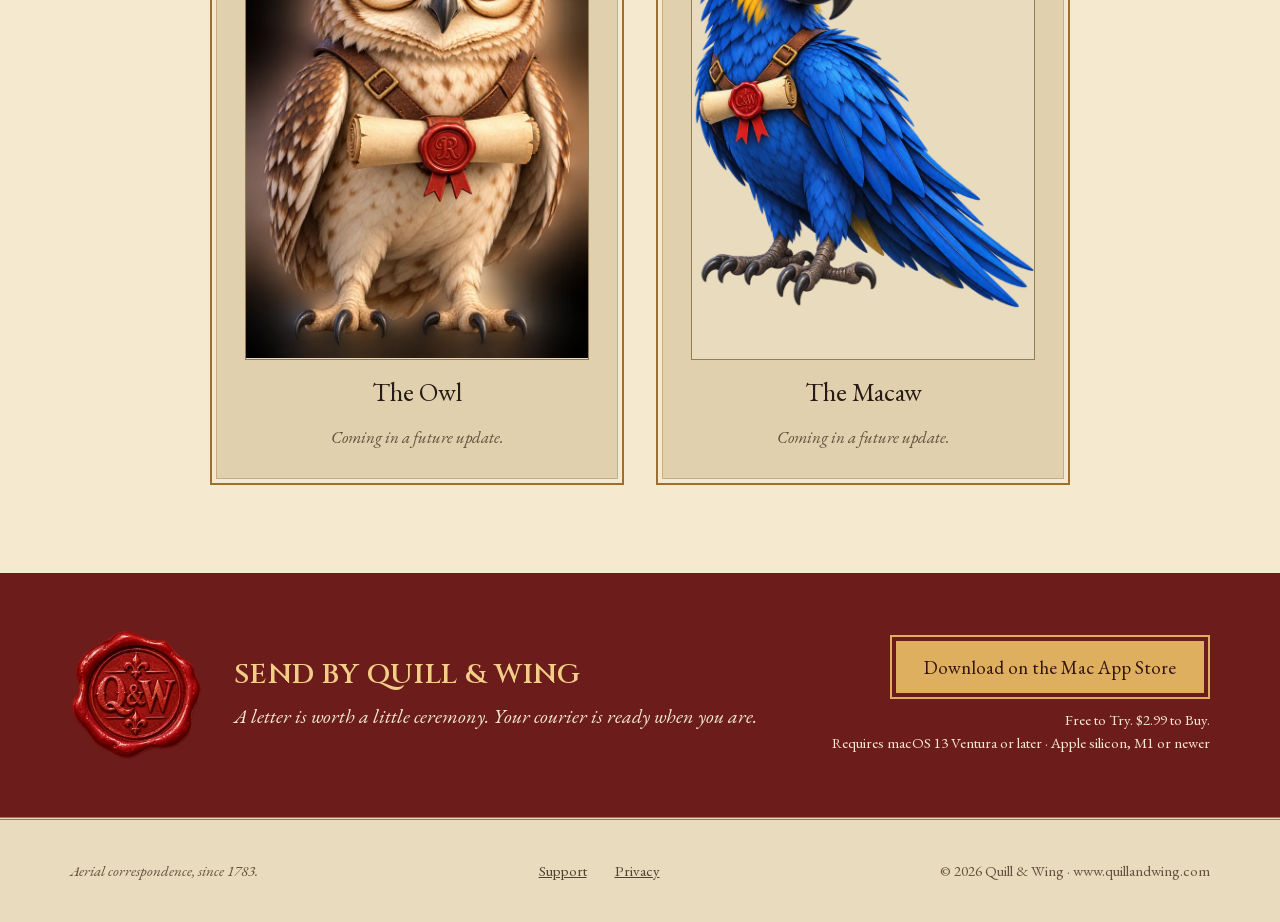
==== commit f05ae20f: "Upcoming Q&W couriers: the owl and the macaw, with a masthead link Co-Authored-By: Claude Fable 5.1 " ====
--- a/index.html
+++ b/index.html
@@ -34,6 +34,7 @@
   <nav aria-label="Main">
     <a href="#desk">The writing desk</a>
     <a href="#travels">How a letter travels</a>
+    <a href="#couriers">Upcoming couriers</a>
   </nav>
   <div class="crest">
     <a href="#top" aria-label="Quill &amp; Wing home"><img src="images/crest.webp" width="480" height="499" alt="Quill &amp; Wing — Aerial correspondence, since 1783"></a>
@@ -198,6 +199,27 @@
         <div class="feature"><h3><svg class="icon" width="16" height="16" aria-hidden="true"><use href="#i-lock"/></svg>Kept on this Mac</h3><p>Drafts and letters are saved on your Mac. Remove local data from Settings at any time.</p></div>
         <div class="feature wide"><h3><svg class="icon" width="16" height="16" aria-hidden="true"><use href="#i-shield"/></svg>Your inbox stays as you left it</h3><p>Quill &amp; Wing never removes or changes a single email in your primary account. Your feathered courier only carries letters; it does not tidy your mailbox.</p></div>
       </div>
+    </div>
+  </div>
+</section>
+
+<section id="couriers" class="couriers">
+  <div class="wrap">
+    <div class="section-head">
+      <div class="eyebrow">Upcoming Q&amp;W couriers</div>
+      <h2>More couriers are coming.</h2>
+    </div>
+    <div class="courier-grid">
+      <div class="card"><div class="card-inner courier-card">
+        <div class="courier-frame"><img src="images/owl.webp" width="720" height="1080" alt="The owl courier, a letter in its leather harness" loading="lazy"></div>
+        <h3>The Owl</h3>
+        <p>Coming in a future update.</p>
+      </div></div>
+      <div class="card"><div class="card-inner courier-card">
+        <div class="courier-frame"><img src="images/macaw.webp" width="720" height="1080" alt="The macaw courier, a letter in its leather harness" loading="lazy"></div>
+        <h3>The Macaw</h3>
+        <p>Coming in a future update.</p>
+      </div></div>
     </div>
   </div>
 </section>
--- a/styles.css
+++ b/styles.css
@@ -184,12 +184,13 @@
 .closing-cta{display:flex;flex-direction:column;align-items:flex-end;gap:10px}
 .closing-cta .frame{padding:4px;border:2px solid var(--gold)}
 .closing-cta .frame .btn{border:0;border-radius:0}
-.closing-cta small{font-size:15px;color:var(--paper)}
+.closing-cta small{font-size:15px;line-height:1.5;color:var(--paper);text-align:right}
 @media (max-width:900px){
   .closing-row{flex-direction:column;align-items:center;text-align:center}
   .closing-lead{flex-direction:column;gap:20px}
   .closing-lead>div{align-items:center}
   .closing-cta{align-items:center}
+  .closing-cta small{text-align:center}
 }
 @media (max-width:480px){.btn-lg{white-space:normal;height:auto;min-height:52px;padding:12px 20px;text-align:center}}
 
@@ -251,3 +252,13 @@
 .support.coming img{width:120px;height:120px;border-radius:9999px;margin-bottom:6px}
 .support.coming h2{margin:0;font-family:var(--display);font-size:30px;letter-spacing:.04em;text-transform:uppercase;color:var(--wine)}
 .support.coming p{margin:0 0 12px;font-style:italic;color:var(--ink-3)}
+
+/* Upcoming couriers */
+.couriers{padding:88px var(--gutter);background:var(--paper);border-top:1px solid var(--rule)}
+.courier-grid{display:grid;grid-template-columns:repeat(2,minmax(0,1fr));gap:32px;max-width:860px;margin:48px auto 0}
+.courier-card{align-items:center;text-align:center;gap:16px;background:var(--panel)}
+.courier-frame{width:100%;aspect-ratio:2/3;background:var(--ground);border:1px solid var(--rule);display:flex;align-items:center;justify-content:center;overflow:hidden}
+.courier-frame img{width:100%;height:100%;object-fit:contain}
+.courier-card h3{margin:0;font-size:26px;line-height:32px;font-weight:400}
+.courier-card p{margin:0;font-size:17px;line-height:26px;font-style:italic;color:var(--ink-3)}
+@media (max-width:700px){.courier-grid{grid-template-columns:1fr;gap:20px;max-width:420px}}
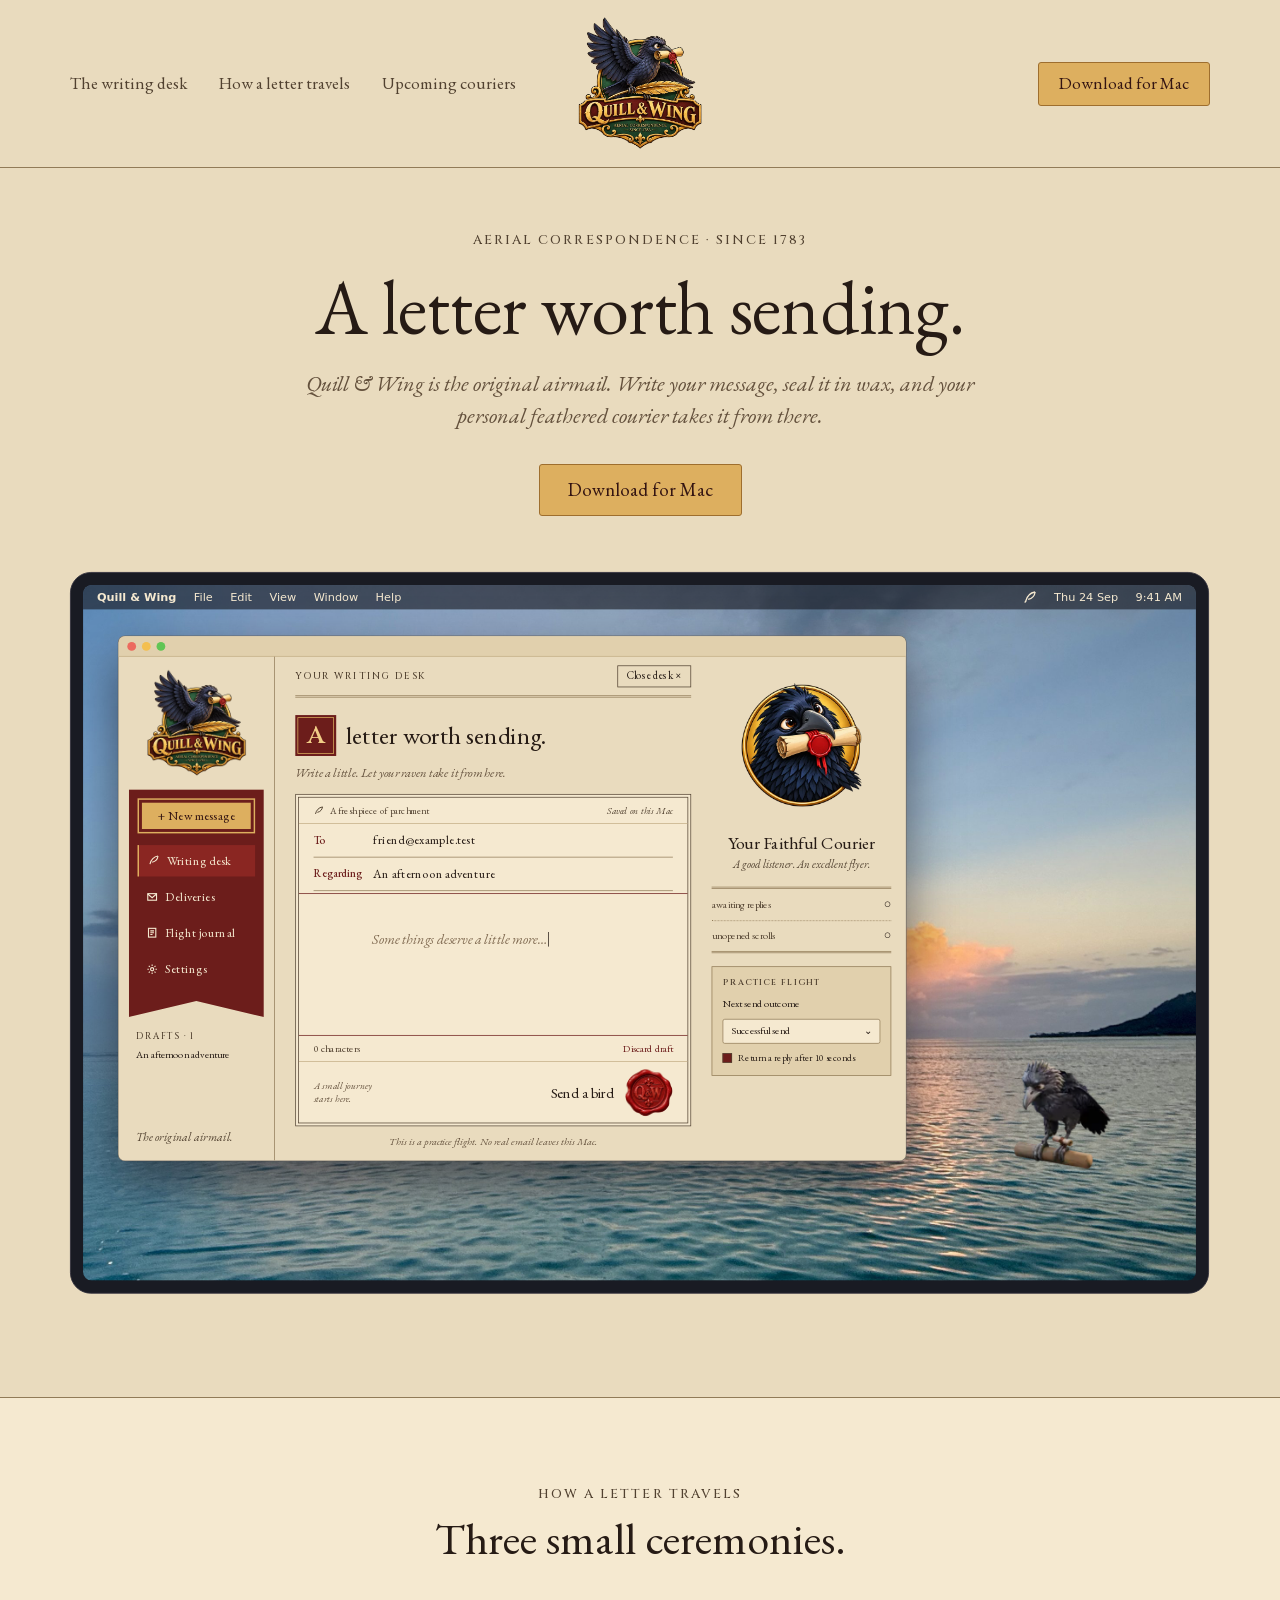
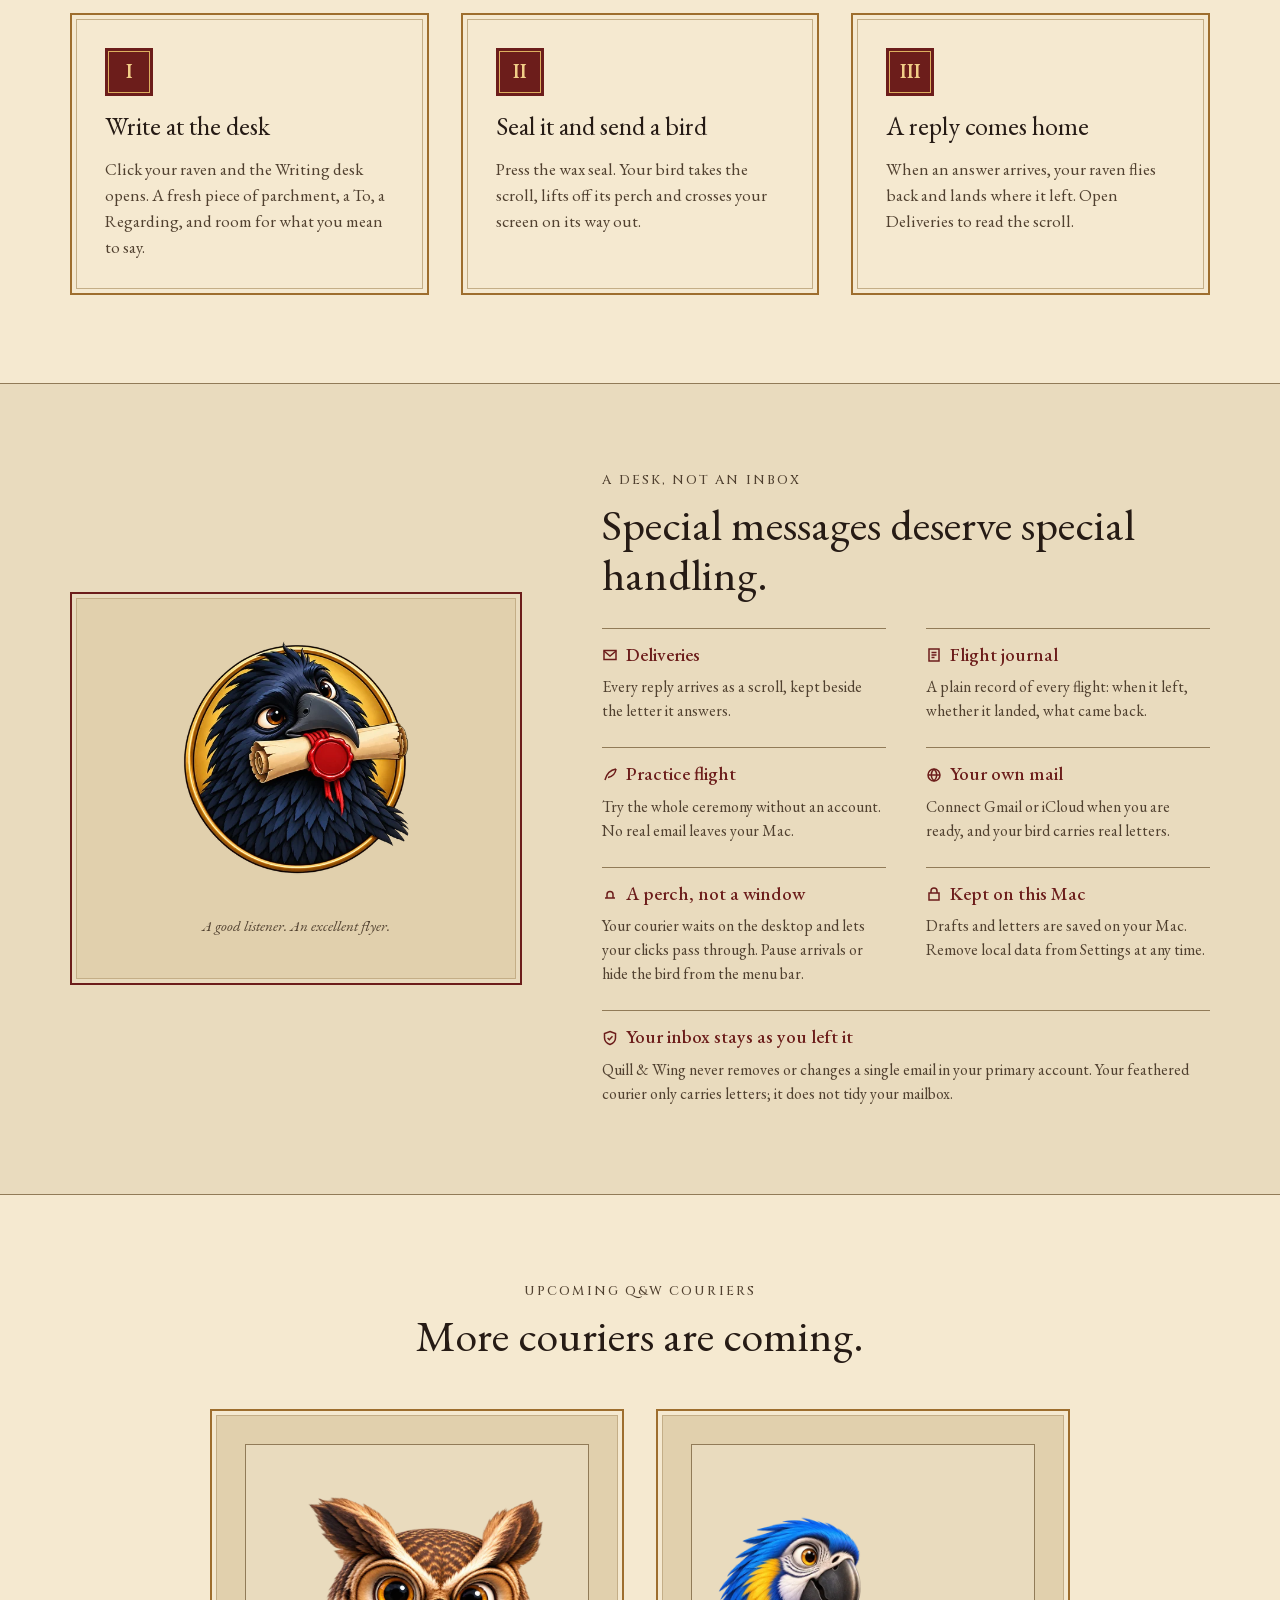
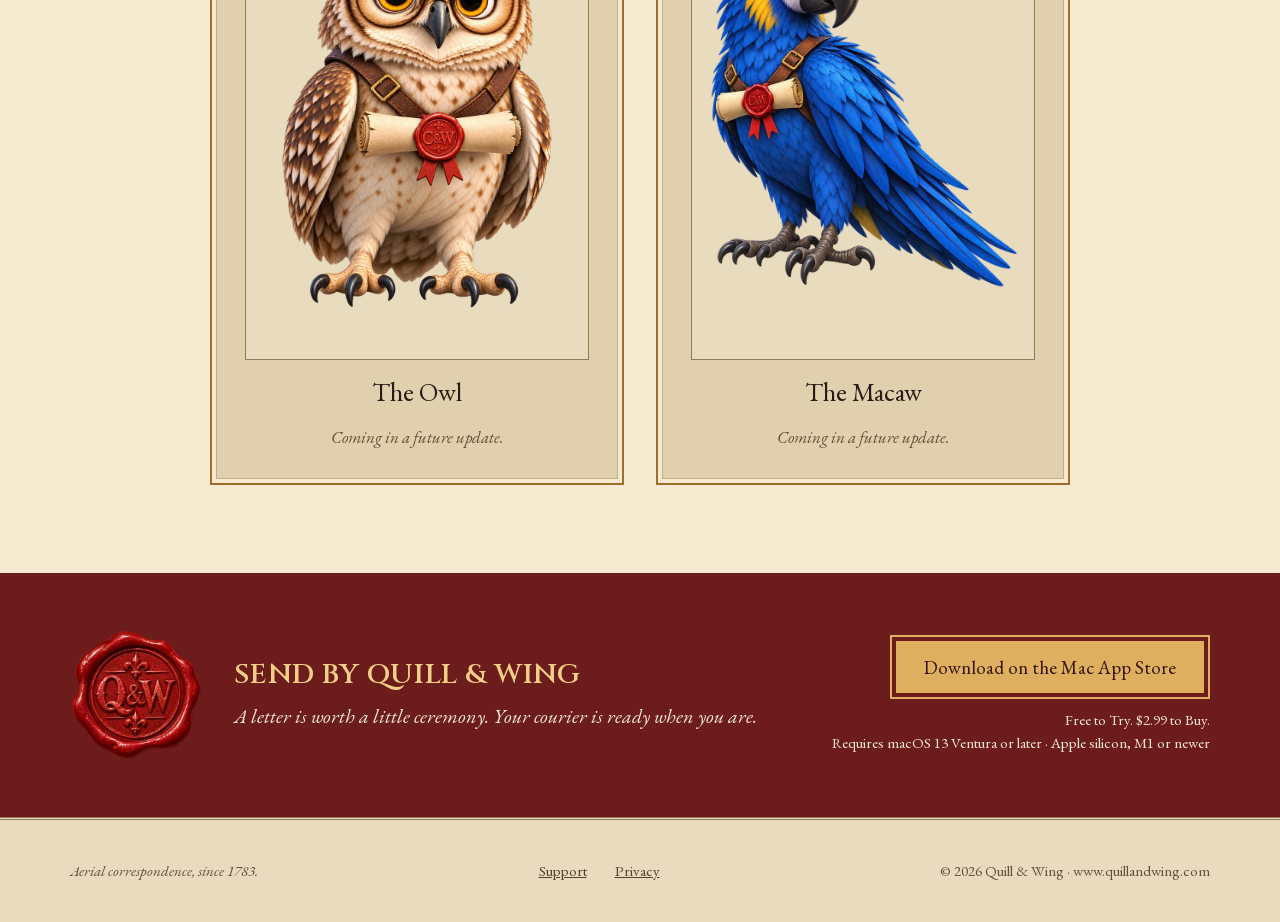
==== commit 00c9235b: "couriers: the owl at 80% so it reads the same size as the macaw Co-Authored-By: Claude Fable 5.1 <no" ====
--- a/index.html
+++ b/index.html
@@ -211,7 +211,7 @@
     </div>
     <div class="courier-grid">
       <div class="card"><div class="card-inner courier-card">
-        <div class="courier-frame"><img src="images/owl.webp" width="720" height="1080" alt="The owl courier, a letter in its leather harness" loading="lazy"></div>
+        <div class="courier-frame courier-frame--owl"><img src="images/owl.webp" width="720" height="1080" alt="The owl courier, a letter in its leather harness" loading="lazy"></div>
         <h3>The Owl</h3>
         <p>Coming in a future update.</p>
       </div></div>
--- a/styles.css
+++ b/styles.css
@@ -258,7 +258,8 @@
 .courier-grid{display:grid;grid-template-columns:repeat(2,minmax(0,1fr));gap:32px;max-width:860px;margin:48px auto 0}
 .courier-card{align-items:center;text-align:center;gap:16px;background:var(--panel)}
 .courier-frame{width:100%;aspect-ratio:2/3;background:var(--ground);border:1px solid var(--rule);display:flex;align-items:center;justify-content:center;overflow:hidden}
-.courier-frame img{width:100%;height:100%;object-fit:contain}
+.courier-frame img{width:90%;height:90%;object-fit:contain}
+.courier-frame--owl img{width:80%;height:80%}
 .courier-card h3{margin:0;font-size:26px;line-height:32px;font-weight:400}
 .courier-card p{margin:0;font-size:17px;line-height:26px;font-style:italic;color:var(--ink-3)}
 @media (max-width:700px){.courier-grid{grid-template-columns:1fr;gap:20px;max-width:420px}}
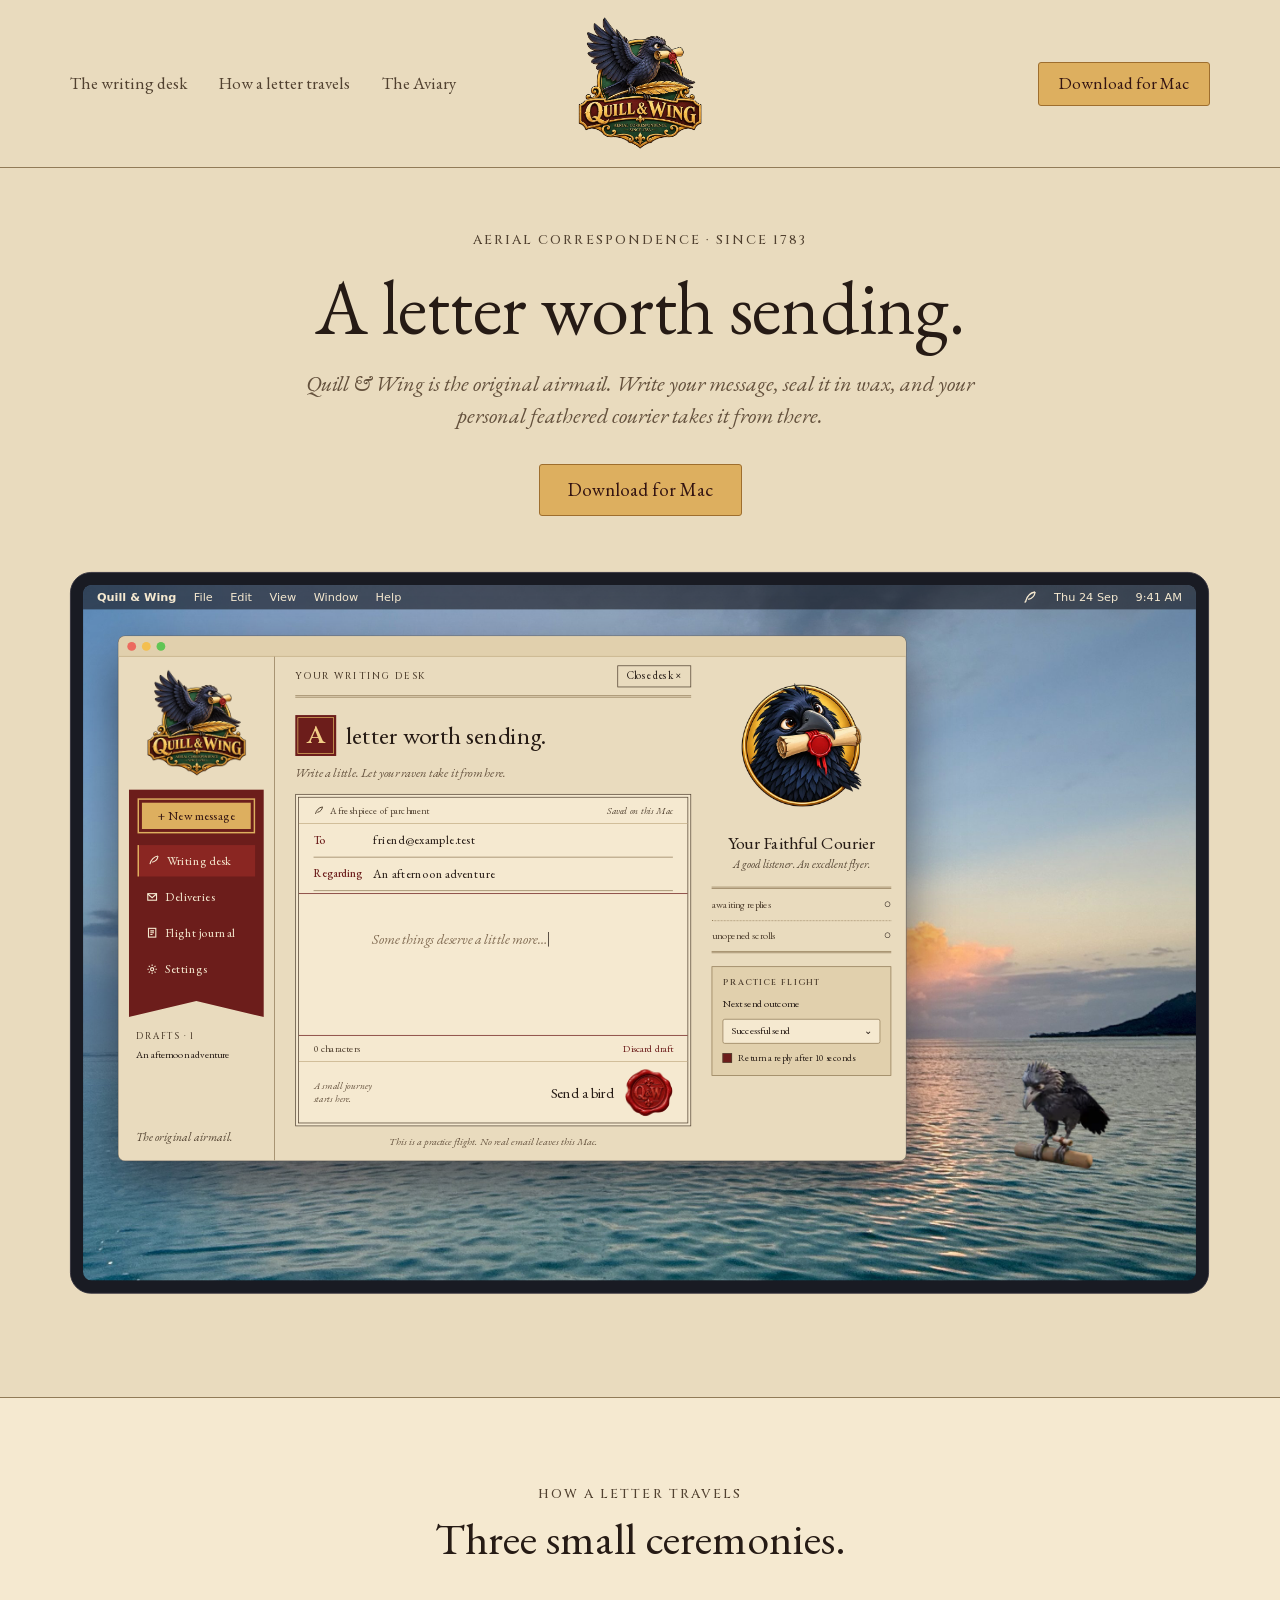
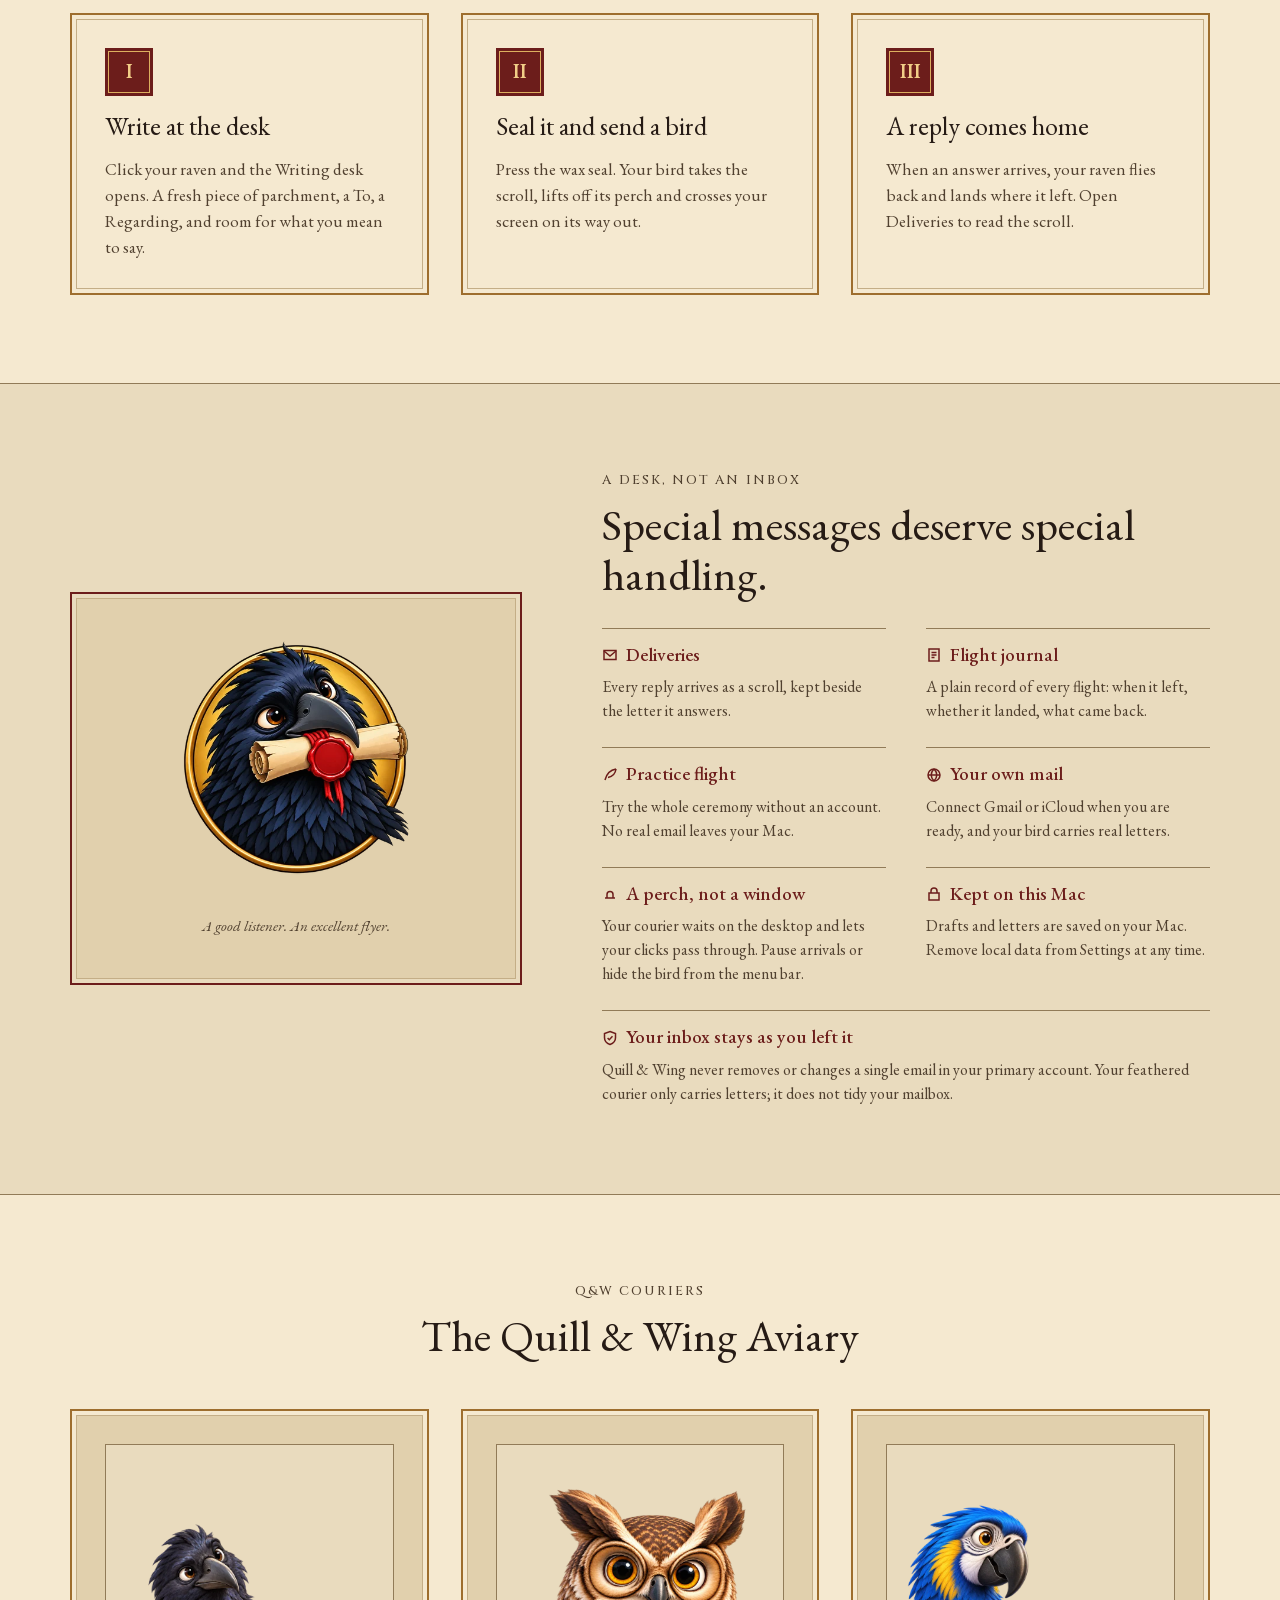
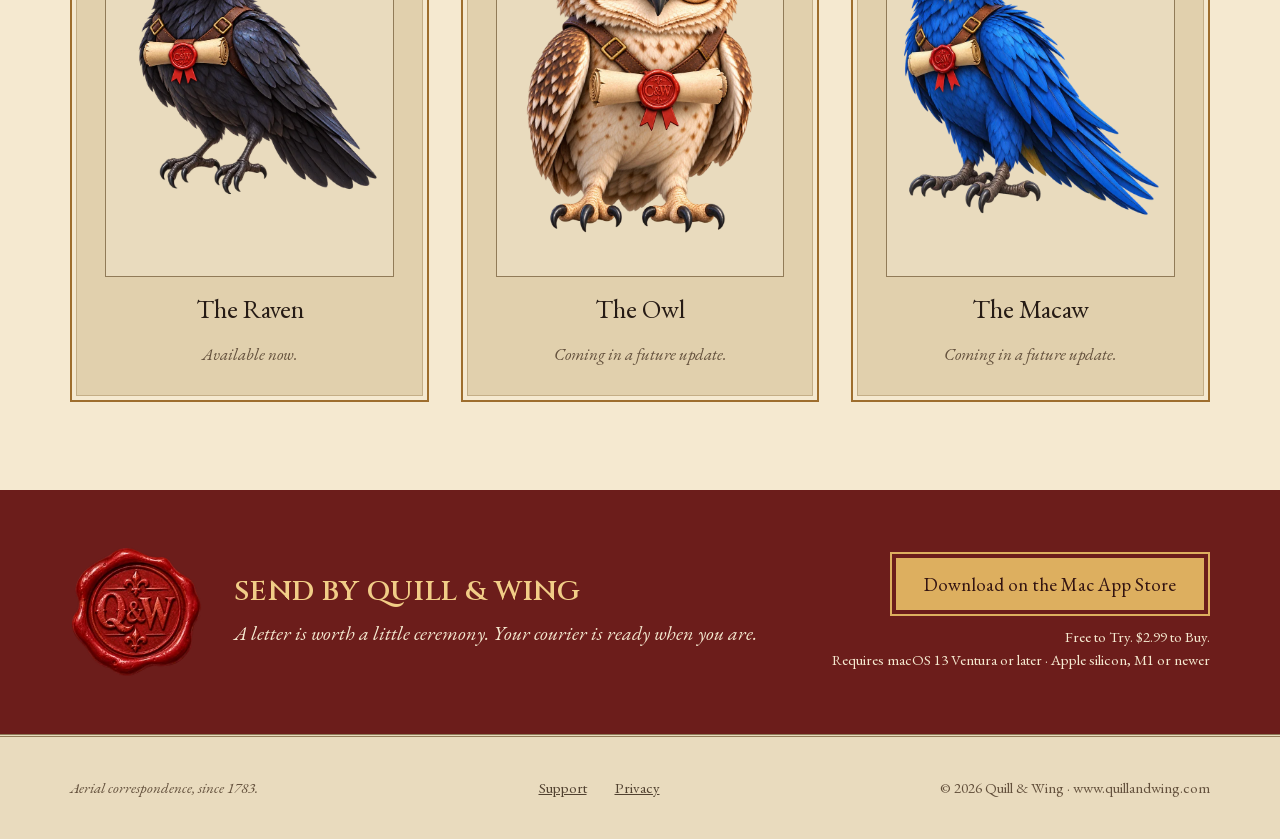
==== commit 95e85867: "The Quill & Wing Aviary: the raven joins the owl and the macaw, three across Co-Authored-By: Claude " ====
--- a/index.html
+++ b/index.html
@@ -34,7 +34,7 @@
   <nav aria-label="Main">
     <a href="#desk">The writing desk</a>
     <a href="#travels">How a letter travels</a>
-    <a href="#couriers">Upcoming couriers</a>
+    <a href="#aviary">The Aviary</a>
   </nav>
   <div class="crest">
     <a href="#top" aria-label="Quill &amp; Wing home"><img src="images/crest.webp" width="480" height="499" alt="Quill &amp; Wing — Aerial correspondence, since 1783"></a>
@@ -203,13 +203,18 @@
   </div>
 </section>
 
-<section id="couriers" class="couriers">
+<section id="aviary" class="couriers">
   <div class="wrap">
     <div class="section-head">
-      <div class="eyebrow">Upcoming Q&amp;W couriers</div>
-      <h2>More couriers are coming.</h2>
+      <div class="eyebrow">Q&amp;W couriers</div>
+      <h2>The Quill &amp; Wing Aviary</h2>
     </div>
     <div class="courier-grid">
+      <div class="card"><div class="card-inner courier-card">
+        <div class="courier-frame"><img src="images/raven.webp" width="720" height="759" alt="The raven courier, a letter in its leather harness" loading="lazy"></div>
+        <h3>The Raven</h3>
+        <p>Available now.</p>
+      </div></div>
       <div class="card"><div class="card-inner courier-card">
         <div class="courier-frame courier-frame--owl"><img src="images/owl.webp" width="720" height="1080" alt="The owl courier, a letter in its leather harness" loading="lazy"></div>
         <h3>The Owl</h3>
--- a/styles.css
+++ b/styles.css
@@ -253,13 +253,13 @@
 .support.coming h2{margin:0;font-family:var(--display);font-size:30px;letter-spacing:.04em;text-transform:uppercase;color:var(--wine)}
 .support.coming p{margin:0 0 12px;font-style:italic;color:var(--ink-3)}
 
-/* Upcoming couriers */
+/* The Aviary */
 .couriers{padding:88px var(--gutter);background:var(--paper);border-top:1px solid var(--rule)}
-.courier-grid{display:grid;grid-template-columns:repeat(2,minmax(0,1fr));gap:32px;max-width:860px;margin:48px auto 0}
+.courier-grid{display:grid;grid-template-columns:repeat(3,minmax(0,1fr));gap:32px;margin:48px auto 0}
 .courier-card{align-items:center;text-align:center;gap:16px;background:var(--panel)}
 .courier-frame{width:100%;aspect-ratio:2/3;background:var(--ground);border:1px solid var(--rule);display:flex;align-items:center;justify-content:center;overflow:hidden}
 .courier-frame img{width:90%;height:90%;object-fit:contain}
 .courier-frame--owl img{width:80%;height:80%}
 .courier-card h3{margin:0;font-size:26px;line-height:32px;font-weight:400}
 .courier-card p{margin:0;font-size:17px;line-height:26px;font-style:italic;color:var(--ink-3)}
-@media (max-width:700px){.courier-grid{grid-template-columns:1fr;gap:20px;max-width:420px}}
+@media (max-width:900px){.courier-grid{grid-template-columns:1fr;gap:20px;max-width:420px}}
